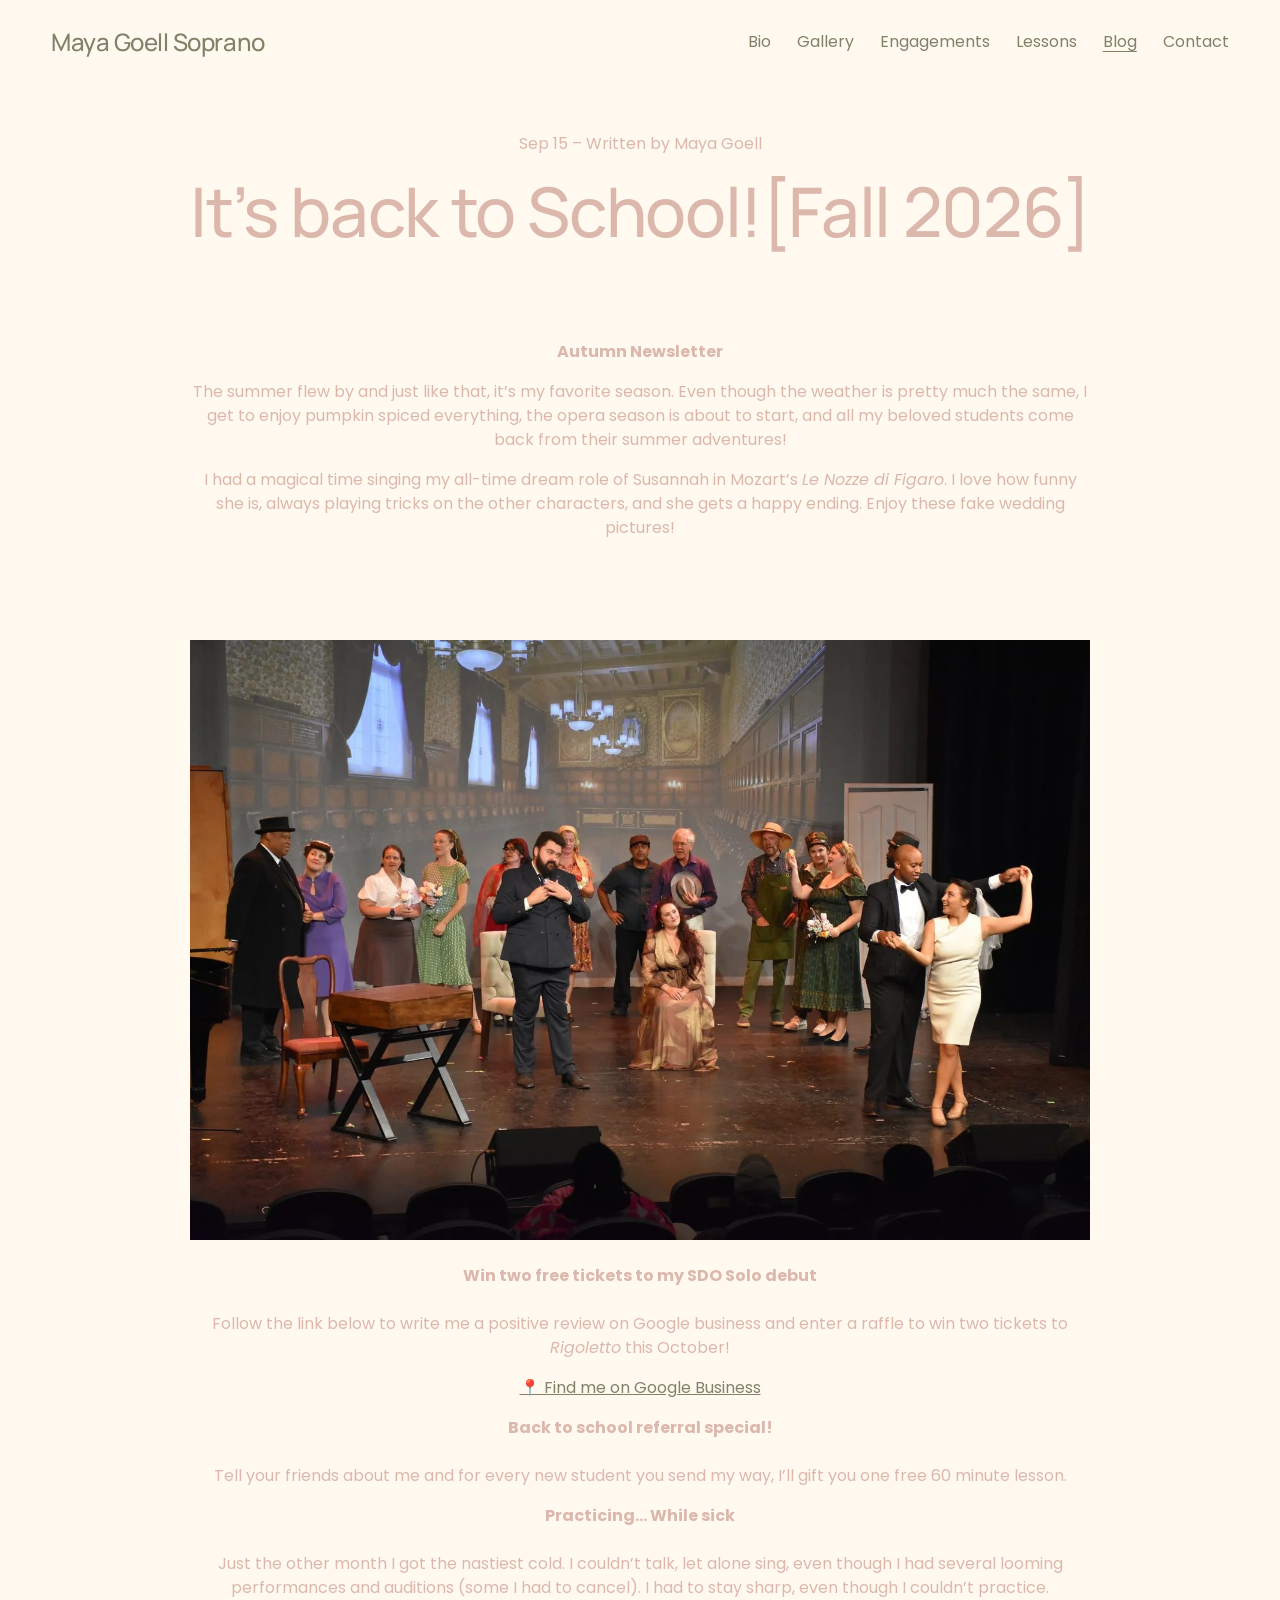
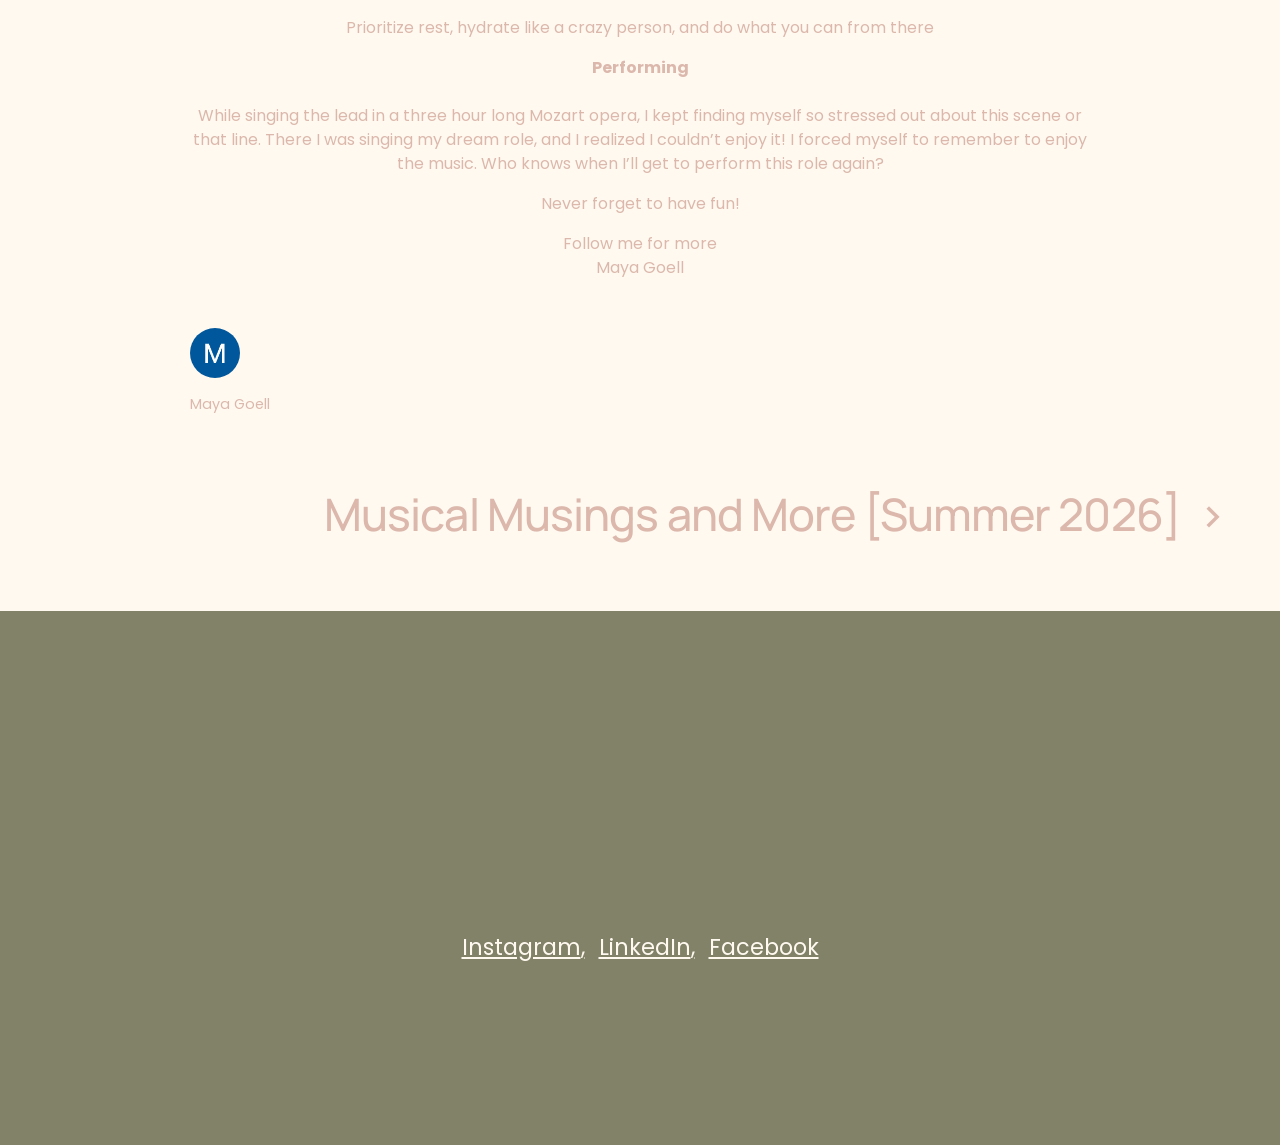
==== blog-fall-2026.html @ 974b0829 "Round 5: cache-buster 1794764981 (posts: byline above title, pagination breakout support)" ====
<!DOCTYPE html>
<html lang="en" class="post-page">
<head>
<meta charset="utf-8">
<meta name="viewport" content="width=device-width, initial-scale=1">
<title>It&rsquo;s back to School![Fall 2026] &mdash; Maya Goell Soprano</title>
<!-- The ?t= number is a cache-buster: bump it on every publish so
     browsers fetch the fresh stylesheet instead of a stale copy. -->
<link rel="preconnect" href="https://fonts.googleapis.com">
<link rel="preconnect" href="https://fonts.gstatic.com" crossorigin>
<link href="https://fonts.googleapis.com/css2?family=Manrope:wght@500;700&family=Poppins:wght@400;500;700&display=swap" rel="stylesheet">
<!-- Animations, step one of two: this script runs before
     anything on the page paints and flags the page as
     "JavaScript is on". That flag is what lets style.css start
     the .reveal blocks hidden (see the Motion section there);
     without JavaScript the flag never appears and every block
     simply shows, so nothing can be left invisible. Step two
     is animations.js, loaded below, which watches the blocks
     and reveals each as it scrolls into view. The setTimeout
     is a safety net: if animations.js ever fails to load, the
     flag comes back off and the page shows plainly instead of
     staying hidden. -->
<script>
document.documentElement.classList.add("js-reveal");
setTimeout(function () {
  if (!window.mayaRevealReady) {
    document.documentElement.classList.remove("js-reveal");
  }
}, 2000);
</script>
<link rel="stylesheet" href="style.css?t=1794764981">
<script src="animations.js?t=1794764981" defer></script>
</head>
<body class="post-page">

<header>
  <div class="site-title"><a href="index.html">Maya Goell Soprano</a></div>
  <!-- Mobile menu button: only shown with JavaScript on, at
       phone widths (see "Mobile navigation" in style.css). -->
  <button type="button" class="nav-toggle" aria-expanded="false" aria-label="Menu">
    <span></span><span></span><span></span>
  </button>
  <nav>
    <a href="index.html">Bio</a>
    <a href="gallery.html">Gallery</a>
    <a href="engagements.html">Engagements</a>
    <a href="lessons.html">Lessons</a>
    <a href="blog.html" class="active">Blog</a>
    <a href="contact.html">Contact</a>
  </nav>
</header>

<main class="wrap">

  <!-- This post lives on its own page, like the original site,
       where it sits at /blog-1-1/fall-2026-newsletter. The Blog
       landing page (blog.html) links here with its Read More. -->

  <!-- On the rendered original the date/author line sits
       ABOVE the title ("Sep 15 – Written by Maya Goell",
       with an en dash; the date shows just "Sep 15", no
       year), and a wide gap follows the title before the
       post body (see .post in style.css). An earlier pass
       put the title first, following the original's markup
       order; the round-5 visual comparison showed the
       rendered page has them the other way around, and
       rendered wins. The section heads inside the post are
       bold text, not headings: "Autumn Newsletter" stands
       alone, and each of the others stands on its own
       centered line above the paragraph it introduces,
       which a <br> pair inside the paragraph reproduces
       from the original's own markup. -->
  <article class="post">
    <p class="post-date reveal">Sep 15 &ndash; Written by Maya Goell</p>
    <h1 class="reveal">It&rsquo;s back to School![Fall 2026]</h1>

    <p class="reveal"><strong>Autumn Newsletter</strong></p>
    <p class="reveal">The summer flew by and just like that, it&rsquo;s my favorite season. Even though the weather is pretty much the same, I get to enjoy pumpkin spiced everything, the opera season is about to start, and all my beloved students come back from their summer adventures!</p>
    <p class="reveal">I had a magical time singing my all-time dream role of Susannah in Mozart&rsquo;s <em>Le Nozze di Figaro</em>. I love how funny she is, always playing tricks on the other characters, and she gets a happy ending. Enjoy these fake wedding pictures!</p>

    <!-- The img-gap class gives this photo the original's
         wide air above it (see .post img.img-gap in
         style.css). -->
    <img class="reveal img-gap" src="assets/img/blog-figaro.jpg" alt="Maya Goell as Susanna in Le Nozze di Figaro">

    <p class="reveal"><strong>Win two free tickets to my SDO Solo debut</strong><br><br>Follow the link below to write me a positive review on Google business and enter a raffle to win two tickets to <em>Rigoletto</em> this October!</p>
    <!-- On the original this is a plain underlined text link
         (with its pin), not a button. -->
    <p class="reveal"><a href="https://www.google.com/search?sca_esv=2b321c93e850cbad&amp;kgmid=/g/11yjt9w0cs&amp;q=Studio+of+Maya+Goell&amp;shem=dlvs1,epsd1,ltae,rimspwouoe&amp;shndl=30&amp;source=sh/x/loc/uni/m1/1&amp;kgs=6ebb31ce7a7f32ab&amp;utm_source=dlvs1,epsd1,ltae,rimspwouoe,sh/x/loc/uni/m1/1#lrd=0x888367220093e0e9:0xc3b77dd5ee7367a4,3,,,,">&#128205; Find me on Google Business</a></p>

    <p class="reveal"><strong>Back to school referral special!</strong><br><br>Tell your friends about me and for every new student you send my way, I&rsquo;ll gift you one free 60 minute lesson.</p>

    <p class="reveal"><strong>Practicing&hellip; While sick</strong><br><br>Just the other month I got the nastiest cold. I couldn&rsquo;t talk, let alone sing, even though I had several looming performances and auditions (some I had to cancel). I had to stay sharp, even though I couldn&rsquo;t practice.</p>
    <p class="reveal">Prioritize rest, hydrate like a crazy person, and do what you can from there</p>

    <p class="reveal"><strong>Performing</strong><br><br>While singing the lead in a three hour long Mozart opera, I kept finding myself so stressed out about this scene or that line. There I was singing my dream role, and I realized I couldn&rsquo;t enjoy it! I forced myself to remember to enjoy the music. Who knows when I&rsquo;ll get to perform this role again?</p>
    <p class="reveal">Never forget to have fun!</p>

    <p class="reveal">Follow me for more<br>Maya Goell</p>

    <!-- The author line at the foot of the post, as on the
         original: her round avatar and name at the column's
         left edge (see .post-author in style.css). -->
    <div class="post-author reveal"><a href="blog.html"><img class="post-author-avatar" src="assets/img/author-avatar.webp" alt=""><span>Maya Goell</span></a></div>
  </article>

  <!-- The original ends a post with the other post's title as
       a big link (its prev/next pagination); this post's link
       is the next-style one, right-aligned with the arrow
       after the title. -->
  <p class="post-pagination pagination-next reveal"><a href="blog-summer-2026.html">Musical Musings and More [Summer 2026]<span class="pag-arrow">&#8250;</span></a></p>

</main>

<footer>
  <a href="https://www.instagram.com/maya_goell_/">Instagram</a>
  <a href="https://www.linkedin.com/company/squarespace">LinkedIn</a>
  <a href="https://www.facebook.com/maya.goell">Facebook</a>
</footer>

</body>
</html>
---- style.css ----
/* ============================================================
   Maya Goell Soprano - one shared stylesheet for every page.
   Plain CSS only: no frameworks, no build step. Edit a rule
   here and it changes on all pages at once, which is WHY all
   styling lives in this single file instead of per-page.

   The look is matched to the original Squarespace site:
   same two fonts (Manrope for headings, Poppins for text),
   same warm cream background, same muted olive for headings
   and links, same soft peach for body text, and an olive
   footer band. The exact colors were read from the original
   site's own palette settings, so this file uses those same
   values instead of close guesses.
   ============================================================ */

/* Simple reset so spacing behaves the same in every browser. */
* { margin: 0; padding: 0; box-sizing: border-box; }

body {
  /* Poppins is the original site's text font, regular weight,
     with its 1.5 line height. */
  font-family: "Poppins", Helvetica, Arial, sans-serif;
  font-weight: 400;
  line-height: 1.5;
  /* The original's palette names this soft peach as its "black",
     so body text really is peach on cream over there. We use the
     same pairing so the remake feels like the same site. */
  color: #DCB8AC;
  /* Warm cream, the original site's background color. */
  background: #FFF9F0;
}

/* Page column: the original is a wide, airy layout. Measured
   on the rendered original at desktop width, its content
   starts about 222px from the left edge and the inner column
   runs about 1470px wide, so the column here is 1550px with a
   slim 2vw gutter inside it: at 1919px wide that lands the
   content's left edge at 222px, matching the measurement.
   (An earlier pass used 1450px with a 4vw gutter, which put
   the content about 80px too far right.) On small screens the
   gutter goes back up so text never hugs the edge. */
.wrap { max-width: 1550px; margin: 0 auto; padding: 0 2vw; }
@media (max-width: 800px) {
  .wrap { padding: 0 5vw; }
}

/* ---------- Header / navigation ---------- */
/* The original header is a full-width bar: site title on the
   left, navigation on the right, cream background. It stays
   pinned to the top of the screen when scrolling, which is
   what position: sticky gives us here in plain CSS. */
header {
  position: sticky;
  top: 0;
  z-index: 10;
  display: flex;
  align-items: center;
  justify-content: space-between;
  flex-wrap: wrap;
  gap: 10px 24px;
  padding: 24px 4vw;
  background: #FFF9F0;
  /* No shadow and no border under the bar: the original's
     header sits flat on the page (a round-4 comparison caught
     the faint shadow line this rule used to draw and flagged
     it as a difference). The background still eases as the
     header settles into its solid bar on scroll (see "Header
     colors, per page" below and the Motion section at the
     bottom), and the vertical padding eases too, because the
     scrolled bar is a little shorter than the at-top one. */
  transition: background-color 0.3s ease, padding 0.3s ease;
}

.site-title {
  /* Site title uses the heading font on the original too,
     at 1.5rem in the accent olive. */
  font-family: "Manrope", Helvetica, Arial, sans-serif;
  font-weight: 500;
  font-size: 1.5rem;
  letter-spacing: -0.02em;
}
.site-title a {
  color: #818268;
  text-decoration: none;
  /* Eases between the header's states (over the Contact
     photo, into that page's pink scrolled bar) instead of
     snapping; see "Header colors, per page" further down. */
  transition: color 0.3s ease;
}

nav { display: flex; flex-wrap: wrap; gap: 6px 26px; }
nav a {
  color: #818268;
  text-decoration: none;
  font-size: 1rem;
  /* Gentle color ease on hover, like the original's soft
     transitions (see the Motion section at the bottom). */
  transition: color 0.25s ease;
}
/* The original underlines the nav item for the page you are on,
   so the .active link in each page's nav gets the underline. */
nav a:hover, nav a.active { text-decoration: underline; text-underline-offset: 4px; }
nav a:hover { color: #6F6E57; }

/* ---------- Mobile navigation ----------
   The original is Squarespace 7.1, which collapses its nav
   behind a hamburger button at phone widths. Ours does the
   same below 800px, in the site's usual pattern: the motion
   is a CSS transition and JavaScript (animations.js) only
   flips a class. The details that matter:
   - The button is shown ONLY under .js-reveal, the flag the
     head script sets when JavaScript is running. With
     JavaScript off there is no dead button, and the hidden
     state below never applies either, so the nav simply
     shows its links stacked under the title (the header's
     flex-wrap already does that) instead of hiding them
     behind a button that cannot work.
   - The closed panel is max-height: 0 with visibility:
     hidden, not display: none, so opening and closing can
     actually transition, and the hidden links stay out of
     the tab order while closed.
   - The header's row gap is zeroed at this width so the
     closed (zero-height) panel leaves no phantom gap under
     the title; the open panel makes its own air with padding. */
.nav-toggle { display: none; }
@media (max-width: 800px) {
  header { row-gap: 0; }
  .js-reveal .nav-toggle {
    display: block;
    background: none;
    border: 0;
    cursor: pointer;
    padding: 8px;
  }
  /* The hamburger's three lines, drawn in the header's own
     text color: olive on the cream pages, cream over the
     Contact photo (and still cream on Contact's pink
     scrolled bar, where the title is white too). */
  .nav-toggle span {
    display: block;
    width: 26px;
    height: 2px;
    background: #818268;
    margin: 5px 0;
  }
  header.hdr-dark .nav-toggle span { background: #FFF9F0; }
  /* When the menu is open the three lines become an x, like
     the original's menu button: the outer lines slide to the
     middle line's place and rotate, the middle one fades.
     The spans are 2px tall with 5px margins, so their centers
     sit 7px apart; 7px is the slide that stacks them. */
  .nav-toggle span { transition: transform 0.3s ease, opacity 0.3s ease; }
  header.nav-open .nav-toggle span:nth-child(1) { transform: translateY(7px) rotate(45deg); }
  header.nav-open .nav-toggle span:nth-child(2) { opacity: 0; }
  header.nav-open .nav-toggle span:nth-child(3) { transform: translateY(-7px) rotate(-45deg); }
  .js-reveal header nav {
    flex-basis: 100%;
    flex-direction: column;
    flex-wrap: nowrap;
    gap: 14px;
    max-height: 0;
    overflow: hidden;
    opacity: 0;
    visibility: hidden;
    padding: 0 4px;
    transition: max-height 0.35s ease, opacity 0.3s ease,
      visibility 0.35s ease, padding 0.35s ease;
  }
  /* The open panel gets a solid background of its own: on the
     cream pages the header bar behind it may still be
     transparent (the .js-reveal start state), and on Contact
     the panel drops over the hero photo, where the original's
     menu is a solid dark overlay. Once Contact has scrolled,
     the panel matches its pink bar instead. */
  .js-reveal header.nav-open nav {
    max-height: 360px;
    opacity: 1;
    visibility: visible;
    padding: 16px 4px 12px;
    background: #FFF9F0;
    box-shadow: 0 10px 16px rgba(0, 0, 0, 0.10);
  }
  .js-reveal header.hdr-dark.nav-open nav { background: rgba(42, 20, 11, 0.96); box-shadow: none; }
  .js-reveal header.hdr-dark.scrolled.nav-open nav { background: #DCB8AC; }
}

/* ---------- General content ---------- */
main { padding: 56px 0 72px; }

/* Headings: Manrope medium, tight letter spacing, olive.
   Sizes are the original's own scale (H1 4rem down to H4 1.6rem). */
h1, h2, h3, h4 {
  font-family: "Manrope", Helvetica, Arial, sans-serif;
  font-weight: 500;
  letter-spacing: -0.02em;
  line-height: 1.2;
  color: #818268;
}
h1 { font-size: 4rem; margin-bottom: 24px; }
h2 { font-size: 2.8rem; margin: 44px 0 14px; }
h3 { font-size: 2.2rem; margin: 34px 0 10px; }
h4 { font-size: 1.6rem; margin: 26px 0 8px; }

/* On phones the original scales its headings down too;
   these smaller sizes keep the same proportions. (The
   classed headings whose sizes live in their own rules
   further down, post titles and card titles and the like,
   get their phone and tablet steps in the "Responsive type
   steps" section near the end of this file, placed after
   the rules they step down from, because at equal
   specificity the later rule wins.) */
@media (max-width: 640px) {
  h1 { font-size: 2.5rem; }
  h2 { font-size: 2rem; }
  h3 { font-size: 1.7rem; }
  h4 { font-size: 1.4rem; }
}

p { margin-bottom: 16px; }

/* Links inside text are the same olive as the headings,
   underlined so they read as links inside peach body text. */
a { color: #818268; }

img { max-width: 100%; height: auto; display: block; }

/* Big photo at the top of a page (headshot, lesson hero...). */
.hero-img { margin: 0 auto 32px; }

/* Centered lead line under a heading, like "Come see me do things!"
   On the original that line is a plain paragraph under the title:
   normal text size, in the peach body color, centered. */
.lede {
  text-align: center;
  font-size: 1rem;
  color: #DCB8AC;
  margin-bottom: 32px;
}

/* ---------- Side-by-side rows ---------- */
/* Several pages on the original put a photo and text next to
   each other instead of stacked (the Bio hero and About rows,
   the Lessons intro, the Contact row). One flex row class does
   all of them: text grows to fill, the photo keeps its width.
   On narrow screens the row stacks, photo after text. */
.side-by-side {
  display: flex;
  gap: 48px;
  align-items: flex-start;
  margin-bottom: 40px;
}
.side-by-side .side-main { flex: 1; }
.side-by-side .side-photo { flex: none; width: 42%; }
@media (max-width: 800px) {
  .side-by-side { flex-direction: column; }
  .side-by-side .side-photo { width: 100%; }
}

/* Bio page hero: the name at the left, the portrait at the
   right, as on the original. */
.bio-hero { align-items: center; }
/* The name on the original is "scaled text": its block in
   the fluid grid starts about 350px across a 1919px window
   and runs about 540px wide, and the text is scaled to fill
   that block on one line. Measured against the font itself,
   "Maya Goell" in Manrope reaches 540px at about 110px type,
   so 6.875rem is the size. The portrait there is about 398px
   wide, ending about 1598px across, and the name starts
   about 148px below the photo's top (a centered arrangement
   sat about 60px too low in a visual comparison). The
   desktop row below lands all three: the left padding puts
   the name's start at 350, space-between pushes the photo
   out to the right padding edge at 1598, and the name takes
   its 148px top margin. Fixed CSS cannot follow the
   original's fluid grid at every width, so this geometry is
   pinned at 1200px and wider; below that, the centered
   arrangement above carries on. */
.hero-name { font-size: 6.25rem; line-height: 1.2; margin: 0; text-align: center; }
.bio-hero .side-photo { width: 390px; }
@media (min-width: 1200px) {
  .bio-hero { align-items: flex-start; justify-content: space-between; padding: 0 96px 0 128px; }
  .bio-hero .hero-name { flex: none; font-size: 6.875rem; text-align: left; margin-top: 148px; }
  /* The photo rides 14px higher than the row's top edge: a
     round-4 comparison measured it starting about 14px lower
     on the page than the original's portrait (whose top sits
     about 70px down the window), while the name beside it
     already landed right, so the photo alone moves. */
  .bio-hero .side-photo { width: 398px; margin-top: -14px; }
}
/* On narrow screens the original wraps the name to two
   lines. The measure does it: at 3.5rem the full name is
   about 275px wide (again measured against the font), so a
   270px measure breaks it after "Maya", and each word (about
   136 and 129px) sits comfortably on its own line. */
@media (max-width: 800px) {
  .hero-name { font-size: 3.5rem; max-width: 270px; margin: 0 auto; }
  .bio-hero .side-photo { width: 100%; }
}

/* ---------- Press quotes on the Bio page ---------- */
/* On the original the press quotes are NOT display type: they
   are ordinary body text set one step larger, Poppins at
   1.4rem in the dusty rose body color, inside a left-aligned
   block like the rest of the page's text. Each attribution is
   another 1.4rem paragraph right under its quote: rose text,
   with the publication name as an inline link in the same
   paragraph. (An earlier pass set the quotes big, centered,
   and in the heading font; the fidelity pass measured the
   original's own Squarespace CSS and corrected that, so these
   rules now carry the measured values.) */
blockquote {
  font-family: "Poppins", Helvetica, Arial, sans-serif;
  font-weight: 400;
  font-size: 1.4rem;
  line-height: 1.5;
  color: #DCB8AC;
  text-align: left;
  margin: 40px 0 6px;
}
.press-source { font-size: 1.4rem; color: #DCB8AC; text-align: left; margin-bottom: 32px; }
/* On the rendered original each attribution is INDENTED well
   past its quote (the quote starts at the column's left edge,
   the attribution about 128px further right; in the original's
   markup the indent is literal spaces inside the text, which
   its pre-wrap setting renders). A left margin is the cleaner
   equivalent here. Desktop only: on a phone the indent would
   eat the line. */
@media (min-width: 801px) {
  .press-source { margin-left: 128px; }
}
/* The quote block itself is capped: on the rendered original
   the first quote's opening line ends about 1550px across a
   1919px window, about 1330px from the column's left edge,
   while uncapped ours ran about 100px wider and wrapped a
   word later. The cap gives the quotes the original's
   measure, so they wrap where it wraps. */
@media (min-width: 801px) {
  blockquote { max-width: 1330px; }
}

/* ---------- Gallery ---------- */
/* Centered page headings, like the original's "Photo Gallery"
   and "Video Gallery" section titles. */
.center { text-align: center; }

/* The original shows the photos large, in two columns, at
   their natural shapes (some portrait, some landscape): a
   masonry section, which places each next photo in whichever
   column is currently SHORTEST, so reading across the rows
   the photos stay in page order (1 and 2 across the top,
   then 3 and 4, and so on). An earlier pass used CSS columns
   here, which fill one column all the way down before
   starting the next: no photo was ever cropped (there is no
   crop anywhere in this layout), but the visual order came
   out scrambled against the original, whose 2nd photo sits
   beside the 1st, not at the top of a far column. Two
   explicit column containers fix the arrangement for good.
   The photos are near-equal in height (all about 1.5:1, one
   about 1.25:1), so a shortest-column masonry works out to
   a strict alternation: odd-numbered photos in the left
   column, even-numbered in the right, which is the
   distribution written into gallery.html. */
.gallery-grid {
  display: flex;
  gap: 20px;
  /* The original breathes between its heading and the photos:
     measured on the rendered page, the first photo row starts
     about 280px below the heading. 14.5vmax is that gap at
     desktop width, and it shrinks with the screen the way the
     original's own vmax section spacing does. A later
     comparison found the photos still sitting about 35px too
     high, so 35px rides on top of the vmax gap. */
  margin-top: calc(14.5vmax + 35px);
}
.gallery-col { flex: 1; }
.gallery-col img { width: 100%; margin-bottom: 20px; }
/* On phones and small tablets the two columns stack into
   one, and the photos read in the original's own 1-to-12
   order there too. The trick: at this width the column
   wrappers become display: contents, which dissolves them
   as boxes, so the twelve photos become direct flex items
   of the one-column grid; each photo carries its true
   position in an --o custom property written in
   gallery.html, and the order rule below deals them back
   into sequence. Desktop never sees any of this (the
   wrappers are real columns there and order has nothing to
   act on). The photos' bottom margins switch off in the
   stack because the grid's own 20px gap takes over the
   spacing; leaving both would double it. The breakpoint is
   768px, the original's own stacking width, so a tablet
   there shows the single column like the original instead
   of the two shrunken desktop columns. */
@media (max-width: 768px) {
  .gallery-grid { flex-direction: column; }
  .gallery-col { display: contents; }
  .gallery-grid img { order: var(--o, 0); margin-bottom: 0; }
}

/* The Gallery page clips horizontal overflow at the page
   level. WHY: the video row below breaks out to 100vw, and
   100vw includes the width of a classic scrollbar, so on
   systems that have one the row reaches a few pixels past
   the layout edge and the page grows a horizontal scrollbar
   (only this page has a 100vw element, so only it showed
   one). overflow-x: clip trims that sliver without creating
   a scroll container of its own, which, unlike hidden, does
   not break the sticky header. The class is on this page's
   <html> and <body>; other pages do not carry it. */
html.gallery-page, body.gallery-page { overflow-x: clip; }

/* The two performance videos sit side by side under the
   photos, and on the original they run EDGE TO EDGE, the full
   width of the window (about 940px each at desktop), not
   inside the content column. The width/margin pair below is
   the standard breakout: stretch the row to the window's full
   width, then pull it back by half the difference so it stays
   centered on the column it broke out of. The bottom margin
   leaves the original's roughly 140px of cream between the
   videos and the footer (7vmax at desktop width). The top
   margin is the same kind of air at the other end: on the
   original about 140px of cream sits between the "Video
   Gallery" heading and the videos, where ours left only
   the heading's own small bottom margin, about 25px
   (round-5 comparison), so 115px rides on top of it. */
.video-grid {
  display: grid;
  grid-template-columns: 1fr 1fr;
  gap: 20px;
  width: 100vw;
  margin-left: calc(50% - 50vw);
  margin-top: 115px;
  margin-bottom: 7vmax;
}
@media (max-width: 768px) {
  .video-grid { grid-template-columns: 1fr; }
}
/* Each video sits in a frame with the shape the original
   RENDERS: a round-4 comparison measured the original's
   videos at about 948 by 536px on the page, true 16:9 with
   the ordinary YouTube player inside, so the frame is 16/9
   and the iframe simply fills it. (An earlier pass set the
   frame to 940/355 and center-cropped the picture, trusting
   the original's markup grid areas over its rendered page;
   the rendered page won, as it keeps doing.) The .reveal
   class sits on the frame, not the iframe, so the reveal's
   transform never fights the iframe's own layout. */
.video-frame { position: relative; aspect-ratio: 16 / 9; }
.video-frame iframe {
  position: absolute;
  inset: 0;
  width: 100%;
  height: 100%;
  border: 0;
}

/* ---------- Blog ---------- */
/* The Blog landing page is an index of cards, like the original:
   featured photo at the left (about 550px), then the date, the
   title in dusty rose, and an underlined Read More link. */
.blog-card {
  display: flex;
  gap: 40px;
  /* The original centers the text vertically against the photo. */
  align-items: center;
  margin-bottom: 56px;
}
/* On the rendered original the card's text starts about
   895px across a 1919px window, with the photo starting at
   about 260 (see the page inset below): a gap of about 80px.
   (An earlier pass used 110px, read from the original's grid;
   the rendered measurement wins.) The text column also gets
   its measure here: at the original's title size, the first
   card's title is about 593px of type and the second card's
   title plus " [Summer" is about 728px (both measured
   against the font), so a 640px cap keeps the first title on
   one line while the second still wraps after "More",
   exactly as the original's does. */
@media (min-width: 801px) {
  .blog-card { gap: 80px; }
  .blog-card > div { max-width: 640px; }
}
/* The blog index keeps its own left inset on the original:
   the card photos start about 260px across a 1919px window,
   inside the site-wide 222px edge, and the first card sits
   about 20px lower than the shared column's top. A page
   class on <main> carries both; its selector outranks .wrap,
   which would otherwise win the padding. */
@media (min-width: 801px) {
  main.page-blog { padding-left: calc(2vw + 38px); padding-top: 20px; }
}
/* The photo is wrapped in a link, and the LINK is the flex
   item, not the photo: without flex: none on it, the link
   shrinks to make room for a long title and takes the photo
   down with it (the second card's photo rendered narrower
   than the first for exactly this reason). Pinning the link
   keeps both card photos the same width. */
.blog-card > a { flex: none; }
/* Both cards' text blocks are left-aligned on the original;
   saying so outright keeps a stray inherited alignment from
   ever centering one of them. */
.blog-card > div { text-align: left; }
/* The original crops each card photo to a square (its blog
   setting is a 1:1 image shape), whatever the photo's own shape,
   so aspect-ratio plus object-fit cover does the same crop here.
   555px is the width the rendered original shows. */
.blog-card img { flex: none; width: 555px; aspect-ratio: 1 / 1; object-fit: cover; }
/* The date line on the original is the peach body color, not
   olive: its blog settings color the date line as plain text. */
.blog-card .card-date { color: #DCB8AC; margin-bottom: 8px; }
/* Card titles take the original's FLUID size, not the flat
   desktop cap: its formula tops out at about 47.5px at
   desktop width for a heading of this size (the flat 2.8rem
   shared heading size is 44.8px), and a round-4 comparison
   caught the difference as titles ending about 40px early.
   At this size the first card's title still fits its line
   and the second still wraps after "More" (see the measure
   math in the card rules above). */
.blog-card .card-title { margin: 0 0 12px; font-size: 2.97rem; }
.blog-card .card-title a { color: #DCB8AC; text-decoration: none; }
/* Read More sits well below its title on the original, about
   50 to 60px under it, not the 20px the shared paragraph
   rhythm gives. The extra margin lives on the link itself
   (made inline-block so the margin counts), and because the
   card centers its text block against the photo, the taller
   block also lifts the date line the few pixels a round-4
   comparison found it low by. */
.blog-card .read-more { display: inline-block; text-decoration: underline; margin-top: 40px; }
@media (max-width: 800px) {
  .blog-card { flex-direction: column; }
  .blog-card img { width: 100%; }
}

/* A single post on its own page. The original sets a post in
   a column about 900px wide at desktop (a round-4 comparison
   measured its text running about 500 to 1400px across a
   1919px window, where our earlier 60% measure ran about 30
   to 50px narrower on each side), centered, with the text
   itself centered too; the title and the date/author line
   use the peach body color there, not olive. On the RENDERED
   original the date/author line sits ABOVE the title (a
   round-5 comparison caught ours sitting below it, which
   also floated the title some 85px too high on the page;
   the original's markup order says otherwise, and rendered
   wins). The spacing below reproduces the rendered stack:
   the post starts a little lower (the 48px top margin),
   the date line sits close above the title (14px), and a
   wide gap of about 88px follows the title before the body.
   The post title is a full fluid heading: about 68.5px at
   desktop width by the original's formula, not the flat
   64px of the shared h1. Section heads inside a post are
   bold text, not headings: in the Fall post each stands on
   its own centered line above its paragraph (a <br> pair
   does that in the page), in the Summer post they stand
   alone as their own paragraphs. */
.post { width: 900px; max-width: 100%; margin: 48px auto 64px; text-align: center; }
@media (max-width: 800px) {
  .post { width: auto; }
}
.post h1 { color: #DCB8AC; font-size: 4.28rem; margin-bottom: 88px; }
.post-date { color: #DCB8AC; text-align: center; margin-bottom: 14px; }
/* The Summer 2026 post is written entirely in the accent olive
   on the original (every paragraph carries that color), unlike
   the Fall post's peach. This class carries that one-off. */
.post-accent { color: #818268; }
.post img { margin: 24px auto; }
/* The Fall post's Figaro photo hangs well below the text
   above it on the original, about 100px of air where the
   shared 24px rhythm leaves about 25px (round-5
   comparison). The class is on that one photo only; the
   Summer post's photo keeps the shared rhythm, which the
   same comparison left alone. */
.post img.img-gap { margin-top: 100px; }

/* A paragraph inside a post that stays left-aligned while
   the rest of the post centers: the Summer post's two
   outbound links sit in paragraphs like this on the
   original, plain underlined text links (not buttons), at
   the column's left edge. */
.post-link-left { text-align: left; }

/* The author line at the foot of a post: on the original a
   small round avatar (her Squarespace account picture, a
   blue tile with a white M, served at 50px in a circle)
   sits at the post column's left edge with her name under
   it, the whole thing linking to her author archive; here
   it links to the blog index, our equivalent. The block
   keeps the peach color even inside the Summer post, whose
   paragraphs are olive: on the original the author block
   sits outside the colored text and keeps the plain color. */
.post-author { text-align: left; margin: 48px 0 8px; color: #DCB8AC; }
.post-author a {
  display: inline-flex;
  flex-direction: column;
  align-items: flex-start;
  gap: 16px;
  text-decoration: none;
  color: #DCB8AC;
  font-size: 0.9rem;
}
.post .post-author-avatar {
  width: 50px;
  height: 50px;
  border-radius: 50%;
  margin: 0;
}

/* The two post pages clip horizontal overflow at the page
   level, for the same reason the Gallery page does (see
   its rule above): the pagination row below breaks out to
   100vw, and 100vw includes a classic scrollbar's width.
   The class is on these pages' <html> and <body>. */
html.post-page, body.post-page { overflow-x: clip; }

/* At the foot of a post the original shows the other post's
   title as a big link (its prev/next pagination), aligned
   to the side it points: the next post's link hugs the
   right edge with its arrow after the title, the previous
   post's hugs the left with the arrow first. The row spans
   nearly the whole WINDOW on the original, not the post
   column and not even the content column: a round-5
   comparison measured the Fall next link ending about
   1850px across a 1919px window and the Summer previous
   link starting about 40px, where ours, sitting in the
   shared column, stopped some 180px short on each side.
   So the row uses the same breakout as the Gallery videos
   (stretch to 100vw, pull back by half the difference),
   with side padding standing in for the original's small
   insets from the window's edges. */
.post-pagination {
  text-align: center;
  margin: 8px 0 64px;
  width: 100vw;
  margin-left: calc(50% - 50vw);
  padding: 0 55px;
}
.post-pagination.pagination-next { text-align: right; }
.post-pagination.pagination-prev { text-align: left; }
.post-pagination .pag-arrow { font-style: normal; }
.post-pagination.pagination-next .pag-arrow { margin-left: 18px; }
.post-pagination.pagination-prev .pag-arrow { margin-right: 18px; }
.post-pagination a {
  font-family: "Manrope", Helvetica, Arial, sans-serif;
  font-weight: 500;
  font-size: 2.8rem;
  letter-spacing: -0.02em;
  color: #DCB8AC;
  text-decoration: none;
}

/* ---------- Lessons FAQ ---------- */
/* On the original the FAQ heading and its questions are small:
   the questions are ordinary text size, just bold, not big
   headings. */
/* The FAQ heading on the original is its smallest heading size
   (1.6rem) set bold; the questions AND the answers are all in
   the accent olive there, so the .faq wrapper colors the whole
   block olive and the answers inherit it. */
.faq-heading { font-size: 1.6rem; font-weight: 700; }
.faq { color: #818268; }
.faq-q { font-weight: 700; color: #818268; margin: 20px 0 6px; }
/* The FAQ column is narrower than the page on the original:
   its answers end about 1540px across a 1919px window where
   the block starts at this page's 285px inset, a measure of
   about 1255px. Uncapped, ours ran the full column width and
   the long answers stretched past even that. (A round-4 pass
   capped the column at 955px, trusting a reading that put
   the answers' end at 1240px; the round-5 comparison
   measured the rendered original's answers ending at about
   1540px, so the cap is 1255px now. Rendered wins.) */
@media (min-width: 801px) {
  .faq { max-width: 1255px; }
}

/* ---------- Contact hero ---------- */
/* The Contact page opens with the opera-house photo running
   edge to edge, with the heading and intro text laid over it
   in white, as on the original. The page's <main> drops its
   top padding (the .flush-top class) so the photo touches the
   header bar. */
.flush-top { padding-top: 0; }
.contact-hero {
  position: relative;
  margin-bottom: 56px;
  /* The photo's own average tone, as a fallback background.
     WHY: the heading over this photo is white and the header
     above it is cream text; if the photo is ever slow, blocked
     or still fading in, a bare section would show the page's
     cream through and both texts would vanish into it (a
     visual comparison caught exactly that). With the dark
     tone behind it, the section always reads as a dark band
     and the white text stays legible, photo or no photo. */
  background: #2A140B;
}
.contact-hero img { width: 100%; height: 480px; object-fit: cover; }
.contact-hero-text {
  position: absolute;
  inset: 0;
  display: flex;
  flex-direction: column;
  align-items: center;
  justify-content: center;
  text-align: center;
  padding: 0 20px;
  /* A soft shadow keeps the white text readable over the photo. */
  text-shadow: 0 1px 12px rgba(0, 0, 0, 0.45);
}
.contact-hero-text h1 { color: #FFF9F0; margin-bottom: 12px; }
.contact-hero-text p { color: #FFF9F0; max-width: 640px; }
/* At desktop width the original's hero text is bigger and
   sits lower than the centered arrangement above. Its
   heading is a full fluid h1: the original's fluid formula
   caps it at about 70px at 1919px wide. Its intro line is
   the original's "large text" style (about 23px there) in a
   block about 1248px wide, where the line wraps after
   "hear": at 23px the text up to "hear" measures about
   1170px and the next word would carry it past the block,
   so the measure here is 1200px, the width that reproduces
   that wrap. And the whole block sits lower than centered:
   at desktop width the text starts 225px down the 480px
   hero (215px got it close; a round-4 comparison found the
   heading still about 10px high and the last 10px were
   added). At tablet width the
   heading and intro step down toward the original's fluid
   sizes there (about 44px and 20px at 768px), keeping the
   wide measure so the intro wraps to the same few lines as
   the original's instead of the extra lines a 640px cap
   forced. */
@media (min-width: 801px) {
  .contact-hero-text { justify-content: flex-start; padding-top: 225px; }
  .contact-hero-text h1 { font-size: 4.375rem; }
  .contact-hero-text p { font-size: 1.45rem; max-width: 1200px; }
}
@media (min-width: 641px) and (max-width: 800px) {
  .contact-hero-text h1 { font-size: 2.75rem; }
  .contact-hero-text p { font-size: 1.23rem; max-width: 1200px; }
}

/* Buttons on the original are outline style: a thin (1px) olive
   border and olive text on transparent background, filling with
   olive on hover. Its button settings give the padding (1rem by
   1.3rem). The corners: the settings file claims a 6.4px radius,
   but the RENDERED buttons on the original (the Lessons trial
   button, the Contact submit) read near-sharp, and an earlier
   pass with 6.4px looked visibly rounder than the original
   side by side. Rendered wins over the settings value, so the
   radius here is a near-sharp 2px, applied to every button on
   the site so they all agree. */
.button {
  display: inline-block;
  border: 1px solid #818268;
  padding: 1rem 1.3rem;
  border-radius: 2px;
  color: #818268;
  text-decoration: none;
  margin: 6px 0 14px;
  /* The fill fades in on hover instead of snapping, matching
     the original's gentle hover feel. */
  transition: background-color 0.3s ease, color 0.3s ease;
}
.button:hover { background: #818268; color: #FFF9F0; }

/* ---------- Contact form ---------- */
/* The form sits at the right of the performance photo, where
   the social buttons used to be. Its fields copy the original
   Squarespace form: a small label above an underline-only
   input, no boxes. The form posts to the Cloudflare Worker in
   this repo's worker/ folder; see worker/README.md. */
.contact-form .form-field { margin-bottom: 22px; }
/* Labels on the original's form are the pale dusty rose body
   color, not the olive (an earlier pass had them olive, which
   read much darker than the original side by side). Required
   fields say so in the label text itself, "(required)" after
   the field name, which is Squarespace's own format; the text
   lives in contact.html, this rule is only the look. */
.contact-form label {
  display: block;
  font-size: 0.9rem;
  color: #DCB8AC;
  margin-bottom: 4px;
}
/* The "Name" group label that sits above the First/Last pair
   on the original: same label look, a touch more air under it
   because it labels the whole row, not one field. */
.form-group-label {
  font-size: 0.9rem;
  color: #DCB8AC;
  margin-bottom: 8px;
}
.contact-form input[type="text"],
.contact-form input[type="email"],
.contact-form input[type="tel"],
.contact-form textarea {
  width: 100%;
  background: transparent;
  border: 0;
  border-bottom: 1px solid #DCB8AC;
  padding: 8px 2px;
  font: inherit;
  /* Typed text uses the darker olive, not the peach body color:
     peach on cream is too faint to read back what you typed. */
  color: #6F6E57;
}
.contact-form input:focus, .contact-form textarea:focus {
  outline: none;
  border-bottom-color: #818268;
}
.contact-form textarea { resize: vertical; }

/* First and Last Name share a row, like the original's Name
   field; on narrow screens they stack. */
.form-row { display: flex; gap: 24px; }
.form-row .form-field { flex: 1; }
@media (max-width: 640px) {
  .form-row { flex-direction: column; gap: 0; }
}

/* The newsletter checkbox and its label sit on one line. */
.form-check { display: flex; align-items: center; gap: 10px; margin-bottom: 22px; }
.form-check label { margin: 0; font-size: 0.95rem; }
.form-check input { width: 18px; height: 18px; accent-color: #818268; }

/* The honeypot field: parked far off-screen so humans never
   see or reach it, but it stays in the form data (display:none
   would be easier for bots to spot and skip). */
.hp-field { position: absolute; left: -9999px; width: 1px; height: 1px; overflow: hidden; }

/* The Turnstile widget gets a little air around it. */
.cf-turnstile { margin: 4px 0 18px; }

/* The error line under the Submit button, in a muted brick red
   that still sits quietly in the site's palette. */
.form-error { color: #A4442F; }

/* The Submit button runs a little wider than the shared
   button padding makes it: on the rendered original it
   measures about 95px across, and a round-4 comparison put
   ours visibly narrower with a smaller-looking label. A
   touch more side padding, on this button only, lands it at
   the original's width (the Lessons button keeps the shared
   padding; its own width is set by its cap). */
.contact-form button.button { padding-left: 1.5rem; padding-right: 1.5rem; }

/* ---------- Footer ---------- */
/* The original closes pages with an olive band and cream text
   (its "bright" section style), so the footer borrows that:
   olive background, cream links. */
footer {
  background: #818268;
  color: #FFF9F0;
  text-align: center;
  /* A tall block like the original's footer band, with the
     social links as plain text links on one line at the
     original's large text size, 1.4rem. The top padding is
     set so the links land about 330px below the band's top
     edge, where the rendered original puts them (an earlier
     pass used 160px and the links sat about 170px down,
     visibly too high in the band). */
  padding: 320px 20px 180px;
  font-size: 1.4rem;
}
footer a { color: #FFF9F0; margin: 0 4px; transition: opacity 0.25s ease; }
footer a:hover { opacity: 0.8; }
/* On the original the three social names sit in one line of
   text with commas between them, like a sentence. */
footer a:not(:last-child)::after { content: ","; }
/* On small screens the original's section padding scales
   down with the window, so the band shrinks too: the desktop
   320/180px would stack up to a roughly 500px olive wall on
   a phone, most of it empty. These steps keep the band's
   proportions without touching the desktop values. The type
   steps down with the padding: at the desktop 1.4rem the
   social line is about 354px of type in a roughly 350px
   phone column and wraps to two lines, where the original's
   fluid text shrinks and stays on one (responsive
   re-audit). */
@media (max-width: 800px) {
  footer { padding: 140px 20px 90px; font-size: 1.25rem; }
}
@media (max-width: 640px) {
  footer { padding: 110px 20px 70px; font-size: 1.1rem; }
}

/* The embedded event calendar on the Engagements page needs
   a fixed height or it collapses to nothing. */
.calendar-embed { width: 100%; height: 700px; border: 0; }

/* ---------- Engagements month calendar ---------- */
/* Like the original, the Engagements page puts a month grid on
   the left and the PosterMyWall widget on the right. The grid
   is drawn by the small script at the bottom of
   engagements.html from events.json (see README, "Updating the
   calendar"); everything below is just how it looks. On narrow
   screens the two halves stack. */
.calendar-row { display: flex; gap: 48px; align-items: flex-start; }
/* On the original the calendar block is the wider half (about
   46% of the row) and the widget narrower (about 31%), a 3:2
   split rather than half and half. */
.cal-box { flex: 3; }
.cal-widget { flex: 2; }
/* At desktop width the whole row is narrower than the
   content column on the original: a round-5 comparison
   measured its widget running about 1020 to 1495px across
   a 1919px window (about 475px wide), where ours, spanning
   the full column, ran the widget to about 1690 (about
   570px wide). Capping the row at 1273px (the original's
   222-to-1495 span) with an 80px gap makes the 3:2 split
   land on the original's own numbers by itself: the
   calendar box works out to about 716px (its grid is
   capped at 718px anyway) and the widget to about 477px,
   starting about 1018. Below this width the split simply
   proportions the narrower column, as before. */
@media (min-width: 1000px) {
  .calendar-row { max-width: 1273px; gap: 80px; }
}
@media (max-width: 800px) {
  .calendar-row { flex-direction: column; }
  .cal-box, .cal-widget { width: 100%; }
}

/* Month name with a prev/next arrow at each edge. On the
   original the arrows are small BARE chevrons (‹ ›), no box
   around them, so these buttons are unstyled except for the
   glyph itself. The header row is capped at the grid's own
   718px: uncapped it stretched across the whole calendar
   box (about 855px), which pushed the centered month name
   some 60px right of the original's and parked the next
   arrow about 125px past the grid's right edge, where the
   original's arrows hug the grid's edges (round-4
   comparison). */
.cal-head { display: flex; align-items: center; justify-content: space-between; margin-bottom: 14px; max-width: 718px; }
.cal-title { font-size: 1.6rem; margin: 0; }
.cal-arrow {
  background: none;
  border: 0;
  color: #818268;
  font-size: 1.6rem;
  line-height: 1;
  padding: 4px 8px;
  cursor: pointer;
  transition: color 0.25s ease;
}
.cal-arrow:hover { color: #6F6E57; }

/* The grid itself: seven columns, weekday header row first,
   then one cell per day. The script builds the cells.
   On the original this is a BOXED grid: every day sits in its
   own pale cell (about 100 by 95px at desktop width), the day
   numbers are small and pale pink in the cell's TOP-RIGHT
   corner (the original's calendar block sets them there; an
   earlier pass had them top-left), and the weekday headers
   are small and pale too. An earlier pass drew an open grid
   with big centered pink numbers and a solid olive pill for
   today; the rules below are the quiet boxed look the
   original actually renders. The grid is capped at 718px so
   the cells land at the original's roughly 100px width (with
   the 3px gaps); uncapped, the wider box stretched them to
   about 122px. The event list under the grid takes the same
   cap, so it lines up with the grid above it. */
.cal-grid { display: grid; grid-template-columns: repeat(7, 1fr); gap: 3px; max-width: 718px; }
.cal-dow {
  text-align: center;
  font-size: 0.75rem;
  font-weight: 400;
  letter-spacing: 0.08em;
  color: #C2C293;
  padding: 6px 0;
}
.cal-day {
  position: relative;
  text-align: right;
  height: 95px;
  padding: 6px 8px;
  border-radius: 0;
  font: inherit;
  font-size: 0.85rem;
  color: #DCB8AC;
  background: #F6F0E3;
  border: 0;
}
@media (max-width: 800px) {
  .cal-day { height: 48px; }
}
/* Blank cells (the days of the neighbouring months) get the
   same pale box, just with no number in it. */
.cal-blank { background: #F6F0E3; }
/* Days with events are real <button>s. The affordance stays
   quiet, in the original's palette: a bolder olive number on
   a soft rose wash, so the day reads as "something is here"
   without shouting. */
button.cal-day { font-weight: 700; color: #818268; background: rgba(220, 184, 172, 0.35); cursor: pointer; transition: background-color 0.25s ease; }
button.cal-day:hover { background: rgba(220, 184, 172, 0.6); }
/* Today is only a slightly darker cell on the original, not a
   filled pill: a deeper tint of the cell color, number still
   pale pink, just bold. */
.cal-day.today { background: #EDDDD2; font-weight: 700; }

/* The month's events listed under the grid; each entry is a
   button that opens the same popup as clicking the day. */
.cal-event-list { list-style: none; margin-top: 24px; max-width: 718px; }
.cal-event-list li { margin-bottom: 10px; }
.cal-event-btn {
  font: inherit;
  background: none;
  border: 0;
  border-bottom: 1px solid #DCB8AC;
  color: #818268;
  cursor: pointer;
  padding: 2px 0;
  text-align: left;
  transition: color 0.25s ease;
}
.cal-event-btn:hover { color: #6F6E57; }
/* There is deliberately no "no events this month" line under
   the grid: the original's calendar shows nothing at all for
   an empty month (its only empty-state text lives inside the
   PosterMyWall widget next door), so when a month has no
   events the script leaves the space under the grid empty. */

/* ---------- Event popup ---------- */
/* Clicking an event opens this small card over a dimmed
   backdrop. The script in engagements.html fills it in and
   shows/hides it via the hidden attribute; the [hidden] rule
   below matters because display: flex would otherwise override
   the attribute and leave the popup stuck on screen. */
.cal-modal-backdrop {
  position: fixed;
  inset: 0;
  z-index: 50;
  background: rgba(43, 40, 32, 0.5);
  display: flex;
  align-items: center;
  justify-content: center;
  padding: 20px;
}
.cal-modal-backdrop[hidden] { display: none; }
.cal-modal {
  position: relative;
  background: #FFF9F0;
  width: 100%;
  max-width: 430px;
  padding: 32px;
  box-shadow: 0 12px 40px rgba(0, 0, 0, 0.25);
}
.cal-modal h3 { margin: 0 36px 10px 0; font-size: 1.5rem; }
.cal-modal-close {
  position: absolute;
  top: 10px;
  right: 14px;
  background: none;
  border: 0;
  font-size: 1.6rem;
  line-height: 1;
  color: #818268;
  cursor: pointer;
}
.cal-modal-add { margin: 20px 0 4px; color: #818268; }
/* The .ics control is a real <button> wearing the .button
   styles; buttons do not inherit the page font on their own,
   so hand it over explicitly. */
button.button { background: none; font: inherit; cursor: pointer; }

/* ---------- Per-page details matched to the original ----------
   The rules above are the shared system. The ones here fix
   places where a single page on the original breaks that
   system: a heading in a different color or size, a block of
   text in the accent color, a different layout rhythm. Each
   was read from the original page's own markup and theme
   settings (Squarespace colors each section with a "theme",
   and headings and text take that theme's colors unless the
   text itself is colored, which is why neighbors on the same
   page can legitimately differ). */

/* Bio page, About block: on the original the whole block, the
   "About the Artist" heading and both paragraphs, is set in
   the accent olive (the paragraphs are colored that way in the
   text itself). The heading is the original's smallest heading
   size, 1.6rem, not the 2.8rem the shared h2 rule gives. */
.about-text { color: #818268; }
.about-heading { font-size: 1.6rem; }
/* The About row's proportions, measured on the rendered
   original: the row does not span the whole column. The text
   column is about 633px wide (at that measure its first
   paragraph wraps to five lines; an earlier pass let the
   text run to about 705px and the paragraph wrapped to
   four), and the stage photo is about 622px with its left
   edge about 978px across a 1919px window, a gap of about
   123px from the text. So the row is capped at 633 + 123 +
   622 = 1378px, the text is capped and the photo pinned,
   and space-between puts what is left into the gap. */
@media (min-width: 801px) {
  .about-row { max-width: 1378px; justify-content: space-between; }
  .about-row .side-main { flex: 0 1 633px; }
  .about-row .side-photo { width: 622px; }
}
/* The stage photo starts lower than the text on the original,
   about 146px below the row's top (an earlier pass used 96px
   and the photo rendered about 50px too high). On phones the
   row stacks and the offset would just be a gap, so it is
   desktop only. */
@media (min-width: 801px) {
  .about-photo { margin-top: 146px; }
}

/* Bio page, "Press": on the original this is a mid-size heading
   (2.2rem), centered, in the pale sage color its section theme
   gives mid-size headings. (The quotes under it are styled by
   the Press quotes rules above, not here.) */
.press-heading { font-size: 2.2rem; color: #C2C293; text-align: center; }

/* Gallery headings: "Photo Gallery" is a mid-size heading
   (2.2rem) set bold, "Video Gallery" is a full-size one (4rem);
   both are centered and both take the pale sage heading color
   of their section theme, not the olive. */
.gallery-title { font-size: 2.2rem; font-weight: 700; color: #C2C293; }
.video-title { font-size: 4rem; color: #C2C293; }

/* Lessons intro: the paragraph beside the piano photo is in
   the accent olive on the original (colored in the text
   itself); the button inside keeps its own button colors. */
.lessons-intro { color: #818268; }

/* The "Music Lessons" heading renders darker and bolder on
   the original than the shared heading style (a deeper olive,
   bold weight), so this page's h1 gets its own rule. */
.lessons-title { font-weight: 700; color: #6F6E57; }

/* The Lessons intro row's proportions, measured on the
   rendered original: the piano photo is about 495px wide
   and starts at this page's own wider inset (about 285px
   across a 1919px window; see the page spacing section),
   and the text beside it is a NARROW column, about 480px, so
   the words wrap sooner than the shared side-by-side layout
   would let them. The trial-lesson button under the text
   takes its own narrower width (about 300px) and its label
   wraps to two lines, as it does on the original. */
@media (min-width: 801px) {
  .lessons-intro-row .side-photo { flex: none; width: 495px; }
  .lessons-intro-row .side-main { flex: 0 1 480px; }
  /* The button's label is centered inside it on the
     original; ours inherited the intro text's left
     alignment and the label sat at the button's left
     (round-5 comparison). */
  .lessons-cta { max-width: 300px; text-align: center; }
}
/* Two vertical offsets inside the intro row. The button's
   one is settled: it hangs about 58px below the intro text
   on the original, where the shared rhythm left about 20px
   (the text's paragraph margin plus the button's own small
   top margin), so its margin-top is 42px. The photo's one
   has ping-ponged between comparisons: a round-4 reading
   put the original's photo about 38px lower than ours and
   38px went in; the round-5 comparison then measured OURS
   starting about 25px lower than the original's. The two
   readings cannot both be exact (the row's own top shifts
   a little with the heading above it), so the offset now
   splits the difference at 13px rather than chasing either
   end. */
@media (min-width: 801px) {
  .lessons-intro-row .side-photo { margin-top: 13px; }
  .lessons-cta { margin-top: 42px; }
}
/* At desktop width the intro text starts about 1020px across
   the window: the 495px photo at the page's 285px inset,
   then a wide 240px gap. The original places its text block
   several grid cells away from the photo, not beside it, so
   the gap, not the flex layout, does the positioning. */
@media (min-width: 1000px) {
  .lessons-intro-row { gap: 240px; }
}

/* Lessons, "What to expect": the heading is a mid-size heading
   (2.2rem), centered, pale sage like the Gallery headings.
   Below it the original zigzags: text left with a photo right,
   then a photo left with text right. The text columns there
   are narrower than the shared layout's (the second one
   measures about 355px wide beside its photo), so both text
   blocks are capped and the photos take a fixed 400px at
   mid widths; at desktop width the grid-placed block below
   takes over. */
.expect-heading { font-size: 2.2rem; color: #C2C293; text-align: center; }
/* The expect paragraphs are the original's LARGE text style
   (its markup classes them so): 1.4rem at the shared 1.5
   line height, about 34px a line. Ours inherited the normal
   1rem body size and rendered visibly smaller, wrapping to
   fewer, shorter lines than the original's (round-4
   comparison: 4 lines against its 5 in row 1, 5 against 7
   in row 2). The phone and tablet steps near the top of
   this file step the size down with the original's fluid
   values at those widths. */
.expect-row .side-main { font-size: 1.4rem; }
@media (min-width: 801px) {
  .expect-row .side-photo { width: 400px; }
  .expect-row .side-main { flex: 0 1 460px; }
  .expect-row-2 .side-main { flex: 0 1 355px; }
}
/* Row 2's photo stands in a TALLER frame than its own shape
   on the original: rendered there it measures about 480px
   wide by 380px tall, while the photo itself is 1376x768
   (about 268px tall at that width), and a round-5
   comparison caught ours showing the short natural shape.
   The original's CDN was checked for a taller rendition:
   there is none, 1376x768 is the largest size the source
   exists at. What the original's block does instead is
   fill its taller frame and crop, with the image's focal
   point at its center (0.5, 0.5 in its markup), so the
   frame below is that same 480/380 shape and object-fit:
   cover with the default centered position crops ours
   identically. Row 1's photo keeps its natural shape: its
   block there is exactly the photo's own proportions.
   Side-by-side widths only, like the Contact photo's
   frame; the stacked phone layout keeps natural shapes. */
@media (min-width: 801px) {
  .expect-row-2 .side-photo { aspect-ratio: 480 / 380; object-fit: cover; }
}
/* At desktop width the expect rows follow the original's own
   grid placement, read from its markup once a visual
   comparison showed the shared layout landing them too far
   left and too small: the section spans about 285 to 1500px
   across a 1919px window. Row 1: text about 418px wide
   starting about 467, photo about 479 wide ending at 1500.
   Row 2: photo about 480 wide starting about 406 (the same
   8-of-24-columns span as row 1's photo; see the note inside
   the block), text about 330 wide starting about 1170 (see
   its own note for why it is narrower than the grid span).
   The
   margins below are those positions measured from the
   page's 285px inset, and the row itself is capped at the
   section's 1215px span. */
@media (min-width: 1000px) {
  .expect-row { max-width: 1215px; }
  .expect-row .side-main { flex: 0 1 418px; margin-left: 182px; }
  .expect-row .side-photo { width: 479px; margin-left: auto; }
  /* Row 2's photo is the SAME width as row 1's, not narrower:
     in the original's markup both expect images span 8 of
     its 24 grid columns. Its height comes from the frame
     rule above (480 by 380, cover-cropped), not from the
     photo's own 1376x768 shape: two comparisons in a row
     measured the original's row-2 photo at about 480 by
     380px, and the rendered page outranks the aspect-ratio
     arithmetic that once argued for 268px here. Ours had
     row 2 at 418px wide from an earlier grid reading. */
  .expect-row-2 .side-photo { width: 480px; margin-left: 121px; }
  /* Row 2's text is narrower than the 357px a grid reading
     gave: at 357px ours wrapped the paragraph to 6 lines
     where the original wraps it to 7 (round-5 comparison).
     A wrap simulation run against the real Poppins metrics
     (it reproduces row 1's five lines exactly at its 418px)
     puts the seven-line band's near edge at about 345px,
     so the column narrows to 330px to buy the extra line
     with a little margin, and its left margin grows by the
     same amount so the text's right edge stays at the
     section's 1500px end: 121 + 480 + the 48px flex gap +
     236 + 330 = the row's 1215px. */
  .expect-row-2 .side-main { flex: 0 1 330px; margin-left: 236px; }
}

/* Engagements title: on the original it is not a heading at
   all but a bold paragraph in a "scaled text" box, which is
   why it sits centered, in Poppins bold, in the peach body
   color. Scaled text sizes itself to its box (about 335px wide
   there), which works out to roughly 3.2rem for this one word;
   the exact fluid size cannot be copied in fixed CSS. */
.eng-title {
  font-family: "Poppins", Helvetica, Arial, sans-serif;
  font-weight: 700;
  font-size: 3.2rem;
  letter-spacing: 0;
  color: #DCB8AC;
  text-align: center;
  /* The "Come see me do things!" line hangs lower under
     the title on the original than the shared h1 bottom
     margin puts it, by about 30px (round-5 comparison), so
     this title carries the extra air itself. */
  margin-bottom: 54px;
}

/* Header colors, per page. SETTLED FROM THE ORIGINAL'S OWN
   CSS (round 4; this question flip-flopped for three rounds
   on screenshot eyeballing, so the values below are quoted
   from source and should not be re-litigated without new
   source evidence):

   The original's header is data-header-style="dynamic" and
   carries a data-section-theme of its own; its title takes
   --siteTitleColor and its nav takes --navigationLinkColor
   (site.css rules: ".header-title-text a{color:var(
   --siteTitleColor)}" and ".header-nav-wrapper a{color:var(
   --navigationLinkColor)}"). The palette: --accent-hsl is
   62,11%,46% (#818268, the olive), --lightAccent-hsl is
   61,28%,67% (#C2C293, the pale sage), --safeDarkAccent-hsl
   is the same 62,11%,46% as the accent, --white-hsl is
   37,100%,97% (#FFF9F0, the cream). Per theme block in
   site.css:
   - [data-section-theme="white-bold"]: siteTitle =
     hsla(var(--safeDarkAccent-hsl),1) = #818268; nav =
     hsla(var(--lightAccent-hsl),1) = #C2C293.
   - :root defaults (the "white" theme defines neither
     variable, and a header with no theme gets neither
     block): both = hsla(var(--accent-hsl),1) = #818268.
   - [data-section-theme="black"]: both =
     hsla(var(--white-hsl),1) = #FFF9F0.
   The header element's own theme per page, read from its
   markup: Bio, Lessons and Engagements carry "white-bold";
   Blog and its posts carry "white"; Gallery carries none;
   Contact carries "black". So on Bio/Lessons/Engagements
   the TITLE is olive and the NAV IS PALE SAGE, at the top
   and scrolled alike (nothing in the theme system recolors
   them on scroll; the scrolled bar is the site's cream
   background color). Those three pages carry the .hdr-bold
   class on their <header>, and the one rule below keys the
   sage nav off it. Everywhere else the base olive stands,
   and Contact opts into its cream start with .hdr-dark.

   HOW the settle works: animations.js watches the scroll
   position and adds a .scrolled class to the header once
   the page has scrolled a little; the background and
   padding then ease over via plain CSS transitions (the
   header rule at the top of this file, and the link rules
   there). There is no shadow in any state: the original's
   bar sits flat, and a round-4 comparison flagged the faint
   shadow line an earlier pass drew under ours. An earlier
   version drove the settle with a scroll-driven CSS
   animation (animation-timeline: scroll()), which whole
   families of browsers do not support; in those browsers
   the header simply never settled. Everything in this
   section is scoped to .js-reveal, the flag the head script
   sets when JavaScript is on: without JavaScript the header
   keeps the plain solid style of its base rule, fully
   visible, instead of (on Contact) cream text sitting on a
   cream bar. */
.js-reveal header {
  background-color: rgba(255, 249, 240, 0);
}
/* The white-bold pages: nav in the pale sage their theme
   block names. (The title needs no rule; the base olive is
   already the theme's title color.) With the class rule
   outranking the plain hover rule, hovering a sage link
   only underlines it, no recolor, which is also what the
   original does: its nav has no hover color at all. */
header.hdr-bold nav a { color: #C2C293; }
.js-reveal header.hdr-dark .site-title a,
.js-reveal header.hdr-dark nav a { color: #FFF9F0; }
.js-reveal header.scrolled {
  background-color: #FFF9F0;
  /* The settled bar is a little shorter than the at-top
     one: on the rendered original Contact's pink scrolled
     band measures about 68px tall against our 85px at the
     at-top padding (round-4 comparison), so the scrolled
     state trims the vertical padding to land at about 68.
     The at-top padding is untouched. */
  padding-top: 15px;
  padding-bottom: 15px;
}
/* There is deliberately NO scrolled text-color rule for the
   cream pages: their title and nav just keep the colors
   above on the solid bar, which is what the original's
   theme system does. (An earlier pass colored them peach
   here, copying a theme pairing that turned out to belong
   to a different header style; the comparison flagged the
   result as low contrast and wrong.) Contact's scrolled bar
   is the exception: solid dusty pink, white text. */
.js-reveal header.hdr-dark.scrolled { background-color: #DCB8AC; }
.js-reveal header.hdr-dark.scrolled .site-title a,
.js-reveal header.hdr-dark.scrolled nav a { color: #FFF9F0; }
/* Hover still darkens nav links in the at-top states and on
   the cream scrolled bar; on Contact's pink bar the links
   stay white (the dark olive hover color would vanish into
   the pink) and just take the underline. */
.js-reveal header.hdr-dark nav a:hover,
.js-reveal header.scrolled nav a:hover { color: #6F6E57; }
.js-reveal header.hdr-dark.scrolled nav a:hover { color: #FFF9F0; }

/* Contact's header floats over the hero photo on the original
   (its header is fixed and transparent there), instead of
   sitting in a bar above the photo. position: fixed takes this
   page's header out of the flow so the photo runs underneath
   it, edge to edge from the very top. Only this page: the
   class is on its <body>. */
body.contact-page header { position: fixed; top: 0; left: 0; right: 0; }

/* The Contact page's lower row, measured on the rendered
   original and confirmed against its grid: the performance
   photo starts AT the column's left edge (its block begins
   at the grid's first cell) at about 663px wide, and the
   form column starts about 1020px across a 1919px window,
   which leaves a 135px gap between the photo and the form.
   An earlier pass indented the whole row by 87px: the form
   landed right but the photo started too far in, so the
   indent is gone and the gap does the work instead. The row
   also starts about 50px lower than that pass had it, where
   the comparison found the original's form beginning. */
/* The photo's FRAME is much taller than the photo: on the
   rendered original it stands about 785px tall at its 663px
   width, a portrait frame, while the photo itself (the
   original's own file, 7008x4672) is landscape and ours,
   shown at its natural shape, stood only about 445px tall
   (round-5 comparison). There is no taller rendition to
   download: the original's block simply fills its tall
   frame and crops, and its markup gives the image a center
   focal point (0.5, 0.5), so the crop is a centered one.
   The aspect-ratio below hands our photo the same frame
   (663/785 at the desktop width gives exactly the 785px),
   and object-fit: cover with the default centered position
   crops it the same way. Side-by-side widths only: in the
   stacked phone layout the photo keeps its natural shape. */
@media (min-width: 801px) {
  .contact-row .side-photo { aspect-ratio: 663 / 785; object-fit: cover; }
}
@media (min-width: 1000px) {
  .contact-row { gap: 135px; margin-top: 50px; }
  .contact-row .side-photo { width: 663px; }
}

/* ---------- Page spacing rhythm ----------
   The original BREATHES: its sections carry large top and
   bottom padding (Squarespace sets section padding in vmax,
   so the air grows with the screen), and a visual comparison
   at desktop width measured headings sitting far lower than
   this remake's first pass put them. Each page's <main>
   carries a page class below, and the values are the measured
   ones converted to vmax (at 1919px wide, 1vmax is about
   19px): the Gallery heading sits about 350px down the page,
   Engagements about 270px, Lessons about 250px, and the Bio
   page ends with about 350px of cream after the last press
   attribution. The Engagements calendar also gets the
   original's roughly 360px of cream above it (the space
   below it is corrected at the calendar rules themselves).
   Fixed CSS cannot follow the original's fluid grid
   exactly, but vmax gets the rhythm right at any size. */
main.page-gallery { padding-top: 13.5vmax; }
main.page-engagements { padding-top: 9.5vmax; }
/* Lessons rides 15px higher than the round vmax value: a
   round-5 comparison found the "Music Lessons" heading
   sitting about 15px lower on ours than on the original. */
main.page-lessons { padding-top: calc(8.5vmax - 15px); }
main.page-bio { padding-bottom: 16.5vmax; }
/* Below the calendar: this has been corrected twice, in
   opposite directions, so the numbers are worth keeping.
   An early pass left about 365px of cream there; round 3
   read the original at about 200px less and cut the margin
   to about 165px (8.5vmax); round 4 then measured the two
   rendered pages directly and found ours at about 310px
   under the calendar against the original's about 450px,
   so 140px goes back as a fixed addition on top of the
   vmax term. The 20vmax above the calendar stands. */
.calendar-row { margin-top: 20vmax; margin-bottom: calc(8.5vmax + 140px); }

/* The Lessons page keeps its own wider inset on the original:
   its headings and FAQ start about 285px across a 1919px
   window, not at the site-wide 222px edge (its blocks start
   about one grid cell further in). The page class outranks
   .wrap, so the extra 63px rides on top of the usual 2vw
   gutter at both sides. */
@media (min-width: 801px) {
  main.page-lessons { padding-left: calc(2vw + 63px); padding-right: calc(2vw + 63px); }
}

/* ---------- Responsive type steps ----------
   The original's type is FLUID: a formula grows each size
   with the window, so between the phone sizes (the plain
   heading block near the top of this file) and the desktop
   sizes, every heading passes through in-between values.
   At 768px the formula gives about 44px for a full-size
   heading, about 33px for the next size down, about 27px
   for the next, and about 20px for its large text. Fixed
   CSS cannot follow the formula at every width, so the
   tablet step below pins the formula's values at 768px,
   the width it exists for (a responsive re-audit found the
   desktop sizes still in force at 768px, reading visibly
   larger than the original's there).

   These steps live HERE, after the per-page rules, on
   purpose: several of the sizes they step down are set by
   class rules in those sections (.post h1, .video-title,
   .eng-title, the card titles, the expect text), and at
   equal specificity the later rule wins, so a step placed
   earlier in the file would silently lose to the desktop
   size it was meant to shrink. The Contact hero heading
   has its own step with its hero rules and is not repeated
   here; it outranks the plain h1 step on specificity. */
/* The phone block has to name every classed heading the
   tablet block names, plus a few it missed: any selector
   stepped only at 641-800px falls back to its DESKTOP size
   below 641px, larger than at tablet width, and a
   responsive re-audit caught exactly that inversion (the
   "Video Gallery" title at its full 4rem in a phone
   column, wrapping mid-word; the Engagements title at
   3.2rem; the pagination links at 2.8rem). The phone
   values below scale with the plain phone steps beside
   them: the video title with the phone h1, the Engagements
   title and the pagination links with the phone h2, the
   2.2rem section titles with the phone h3. The three small
   olive headings (About, FAQ, calendar) and the press
   quotes' large text are stepped in BOTH blocks for the
   same reason: they sit at their desktop sizes at every
   width otherwise. Their values follow the steps of their
   own kind: the small headings with the h4 steps, the
   quotes with the large-text steps (the expect text's). */
@media (max-width: 640px) {
  .post h1 { font-size: 2.5rem; }
  .blog-card .card-title { font-size: 2rem; }
  .expect-row .side-main { font-size: 1.12rem; }
  .video-title { font-size: 2.5rem; }
  .eng-title { font-size: 2rem; }
  .gallery-title, .press-heading, .expect-heading { font-size: 1.7rem; }
  .post-pagination a { font-size: 2rem; }
  .about-heading, .faq-heading, .cal-title { font-size: 1.4rem; }
  blockquote, .press-source { font-size: 1.12rem; }
}
@media (min-width: 641px) and (max-width: 800px) {
  h1 { font-size: 2.73rem; }
  h2 { font-size: 2.04rem; }
  h3 { font-size: 1.69rem; }
  h4 { font-size: 1.35rem; }
  .post h1 { font-size: 2.73rem; }
  .video-title { font-size: 2.73rem; }
  .eng-title { font-size: 2.2rem; }
  .gallery-title, .press-heading, .expect-heading { font-size: 1.69rem; }
  .blog-card .card-title { font-size: 2.04rem; }
  .post-pagination a { font-size: 2.04rem; }
  .expect-row .side-main { font-size: 1.23rem; }
  .about-heading, .faq-heading, .cal-title { font-size: 1.35rem; }
  blockquote, .press-source { font-size: 1.23rem; }
}

/* ============================================================
   Motion: the original Squarespace site's gentle movement.
   Content fades in and rises a little as it scrolls into view,
   and the header settles into its solid bar as you start
   scrolling.

   HOW IT WORKS, and why it is built this way: the movement
   itself is pure CSS transitions, declared right here (opacity
   and transform, 0.6s, ease, the original's own timing values).
   The only JavaScript is a class flip: animations.js watches
   the .reveal blocks and adds a .revealed class to each one as
   it enters the screen. No JavaScript animates anything.

   This replaced a pure-CSS version built on scroll-driven
   animations (animation-timeline: view()). Whole families of
   browsers do not support those (older Safari, Firefox without
   a flag, in-app webviews), and in them the reveals silently
   never happened: the content just sat there, unmoving, which
   is how this section earned its rewrite. The original
   animates with JavaScript, which works everywhere; with the
   class flip in JavaScript and the motion in CSS transitions,
   so does this.

   SAFETY: the hidden "before" state below exists ONLY under
   .js-reveal, a class a short script in each page's <head>
   adds when JavaScript is running. No JavaScript (or a search
   crawler) means no class, no hidden state, everything simply
   visible. If animations.js itself fails to load, the head
   script takes the class back off after a couple of seconds.
   And the reduced-motion block at the bottom removes the
   hidden state entirely for visitors who ask for no motion.
   ============================================================ */

/* The reveal: a block starts a little lower and transparent,
   and eases up into place when animations.js marks it
   .revealed. The original's own settings give the timing: the
   motion runs 0.6s on an "ease" curve, applied per element as
   it scrolls into view. Its configured delay of 0.6s before
   each element moves is trimmed to 0.15s here: at the full
   0.6s every block felt like it was lagging behind the scroll,
   and the shorter pause still reads as the same deliberate
   settle. */
.js-reveal .reveal {
  opacity: 0;
  transform: translateY(24px);
  transition: opacity 0.6s ease, transform 0.6s ease;
  transition-delay: 0.15s;
}
.js-reveal .reveal.revealed {
  opacity: 1;
  transform: translateY(0);
}
/* On the original, a Press attribution is its own animated
   element and follows right after its quote, so source lines
   wait a beat longer than everything else. */
.js-reveal .press-source.reveal { transition-delay: 0.35s; }
/* Gallery photos fade with no rise: they sit in a multi-
   column arrangement where a transform can make the layout
   repaint oddly mid-transition in some browsers. (Blog card
   photos ride along with their card instead of animating on
   their own.) The end state of .revealed sets translateY(0),
   which is the same resting place as no transform, so this
   one rule is enough to keep gallery photos flat while they
   fade. */
.js-reveal .reveal-fade { transform: none; }

/* Hover life on images: a whisper of brightness, nothing more.
   The transition lives here so the change eases both ways. */
.gallery-col img, .blog-card img { transition: filter 0.4s ease; }
.gallery-col img:hover, .blog-card img:hover { filter: brightness(1.07); }
.blog-card .card-title a { transition: color 0.25s ease; }
.blog-card .card-title a:hover { color: #818268; }

/* Reduced motion: some visitors ask their system for no
   animation, and that request wins over everything above.
   Transitions are switched off outright, and the reveal's
   hidden start state is removed with them, so every block
   simply sits visible. (animations.js also reveals everything
   at once for these visitors; either path alone would be
   enough, and together they cannot miss.) */
@media (prefers-reduced-motion: reduce) {
  *, *::before, *::after {
    animation: none !important;
    transition: none !important;
  }
  .js-reveal .reveal { opacity: 1 !important; transform: none !important; }
}
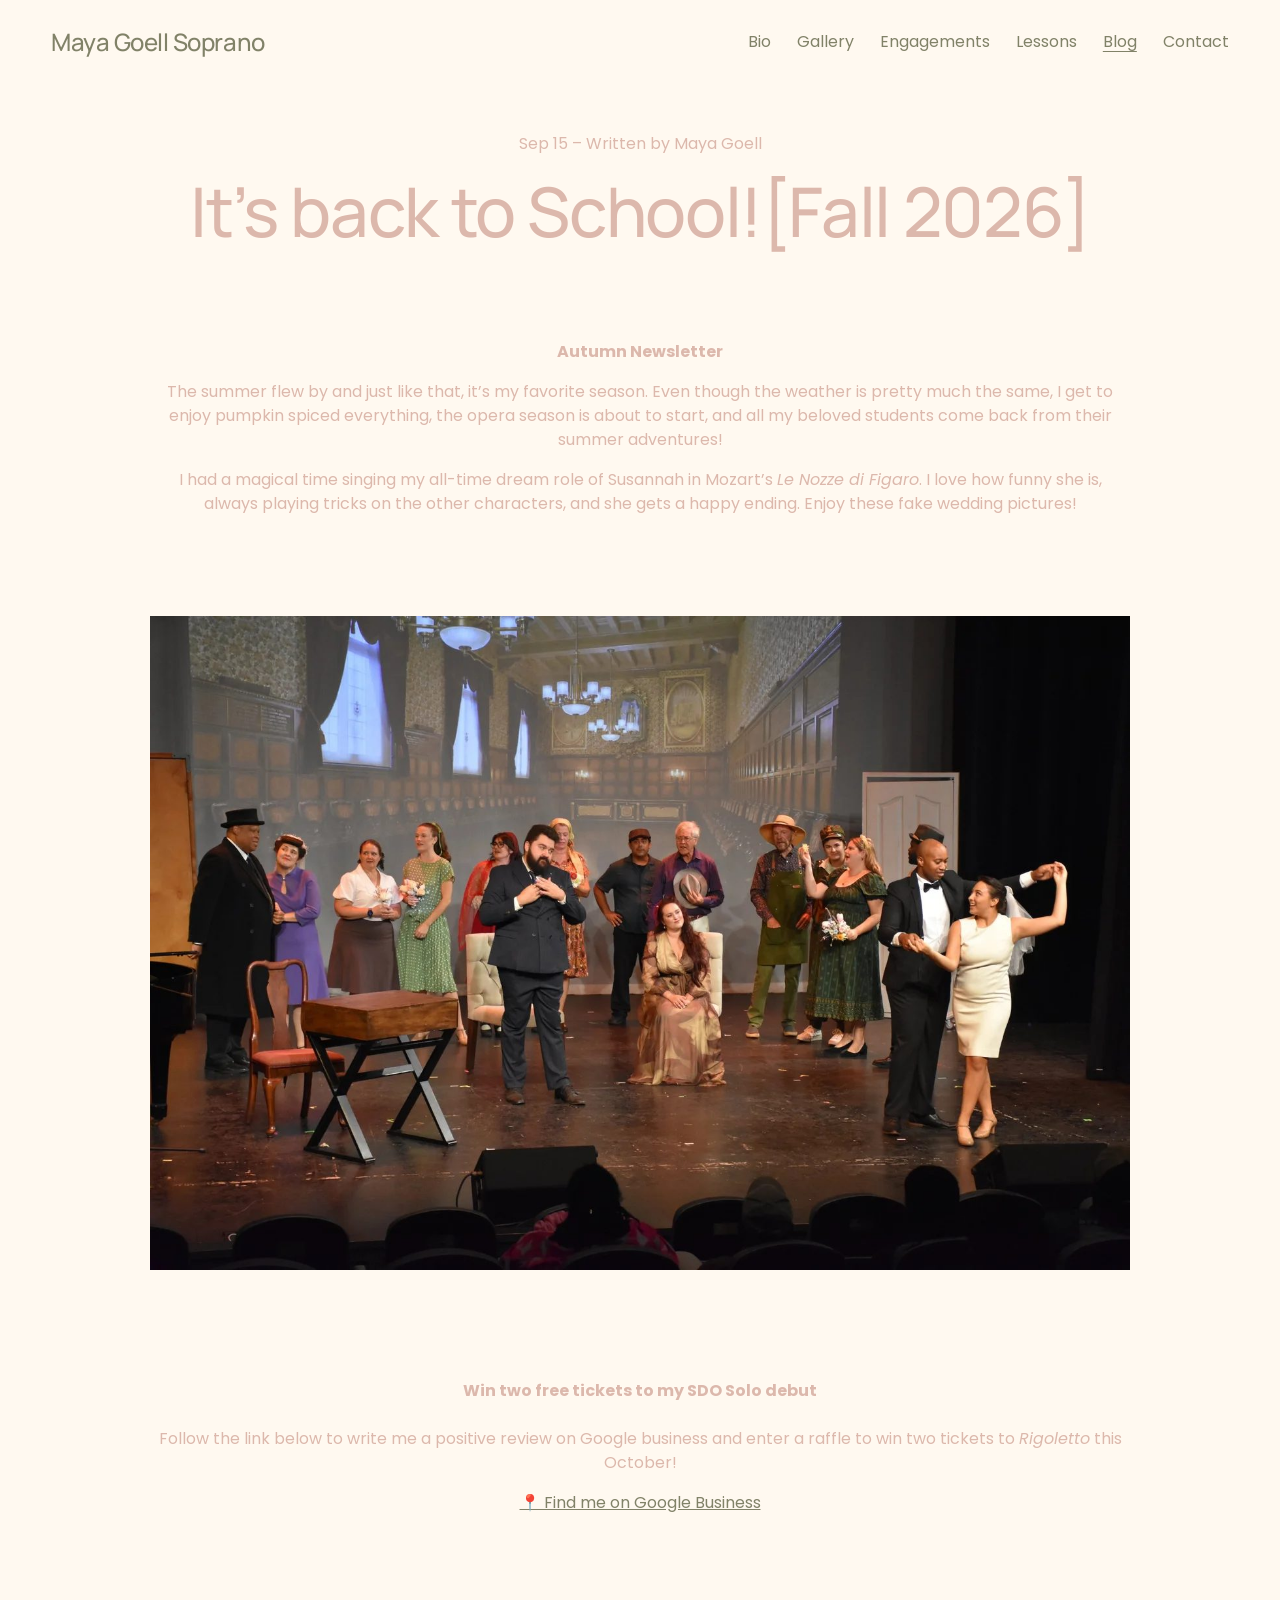
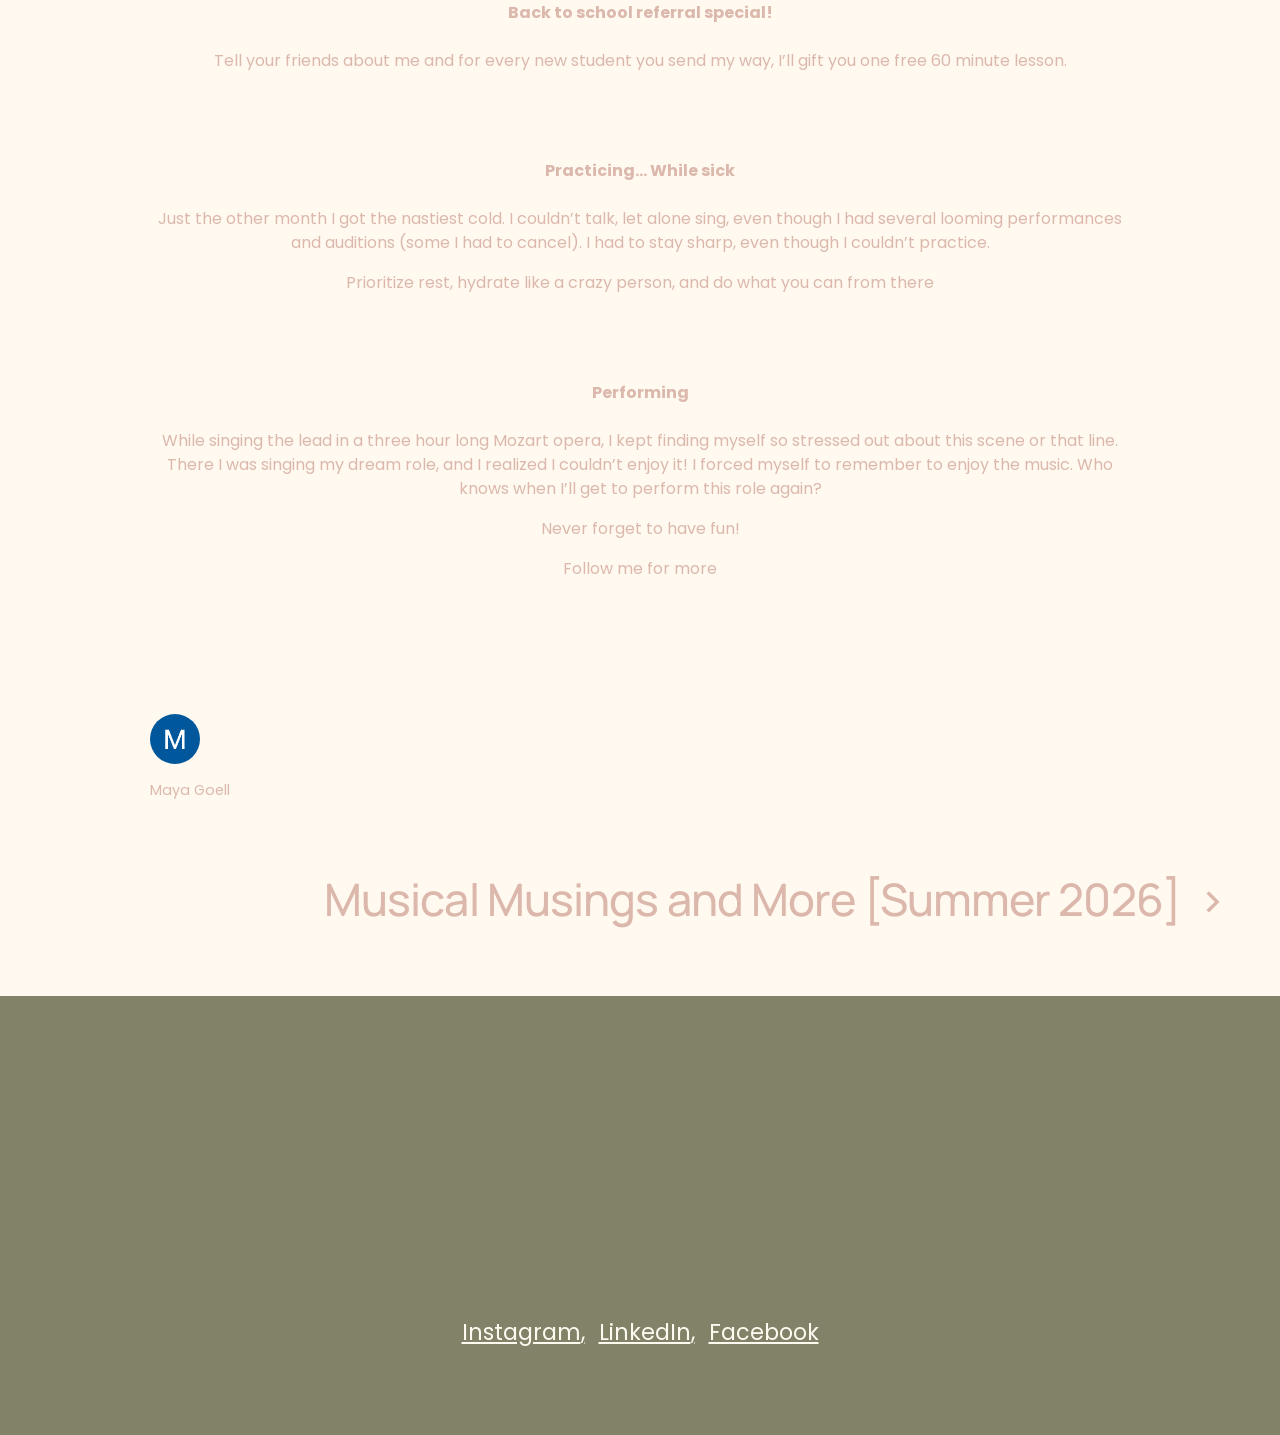
==== commit dd1a288a: "Round 6: content fixes and cache-buster 1794766089" ====
--- a/blog-fall-2026.html
+++ b/blog-fall-2026.html
@@ -28,8 +28,8 @@
   }
 }, 2000);
 </script>
-<link rel="stylesheet" href="style.css?t=1794764981">
-<script src="animations.js?t=1794764981" defer></script>
+<link rel="stylesheet" href="style.css?t=1794766089">
+<script src="animations.js?t=1794766089" defer></script>
 </head>
 <body class="post-page">
 
@@ -88,15 +88,22 @@
          (with its pin), not a button. -->
     <p class="reveal"><a href="https://www.google.com/search?sca_esv=2b321c93e850cbad&amp;kgmid=/g/11yjt9w0cs&amp;q=Studio+of+Maya+Goell&amp;shem=dlvs1,epsd1,ltae,rimspwouoe&amp;shndl=30&amp;source=sh/x/loc/uni/m1/1&amp;kgs=6ebb31ce7a7f32ab&amp;utm_source=dlvs1,epsd1,ltae,rimspwouoe,sh/x/loc/uni/m1/1#lrd=0x888367220093e0e9:0xc3b77dd5ee7367a4,3,,,,">&#128205; Find me on Google Business</a></p>
 
-    <p class="reveal"><strong>Back to school referral special!</strong><br><br>Tell your friends about me and for every new student you send my way, I&rsquo;ll gift you one free 60 minute lesson.</p>
+    <!-- The post-sec class gives this section head the
+         original's wider air above it (see .post .post-sec
+         in style.css); the later section heads carry it too. -->
+    <p class="reveal post-sec"><strong>Back to school referral special!</strong><br><br>Tell your friends about me and for every new student you send my way, I&rsquo;ll gift you one free 60 minute lesson.</p>
 
-    <p class="reveal"><strong>Practicing&hellip; While sick</strong><br><br>Just the other month I got the nastiest cold. I couldn&rsquo;t talk, let alone sing, even though I had several looming performances and auditions (some I had to cancel). I had to stay sharp, even though I couldn&rsquo;t practice.</p>
+    <p class="reveal post-sec"><strong>Practicing&hellip; While sick</strong><br><br>Just the other month I got the nastiest cold. I couldn&rsquo;t talk, let alone sing, even though I had several looming performances and auditions (some I had to cancel). I had to stay sharp, even though I couldn&rsquo;t practice.</p>
     <p class="reveal">Prioritize rest, hydrate like a crazy person, and do what you can from there</p>
 
-    <p class="reveal"><strong>Performing</strong><br><br>While singing the lead in a three hour long Mozart opera, I kept finding myself so stressed out about this scene or that line. There I was singing my dream role, and I realized I couldn&rsquo;t enjoy it! I forced myself to remember to enjoy the music. Who knows when I&rsquo;ll get to perform this role again?</p>
+    <p class="reveal post-sec"><strong>Performing</strong><br><br>While singing the lead in a three hour long Mozart opera, I kept finding myself so stressed out about this scene or that line. There I was singing my dream role, and I realized I couldn&rsquo;t enjoy it! I forced myself to remember to enjoy the music. Who knows when I&rsquo;ll get to perform this role again?</p>
     <p class="reveal">Never forget to have fun!</p>
 
-    <p class="reveal">Follow me for more<br>Maya Goell</p>
+    <!-- The sign-off is just "Follow me for more" on the
+         original (checked in its markup): a name line an
+         earlier pass put under it is not there, and the name
+         appears once, under the avatar below. -->
+    <p class="reveal">Follow me for more</p>
 
     <!-- The author line at the foot of the post, as on the
          original: her round avatar and name at the column's
--- a/style.css
+++ b/style.css
@@ -287,14 +287,22 @@
      already landed right, so the photo alone moves. */
   .bio-hero .side-photo { width: 398px; margin-top: -14px; }
 }
-/* On narrow screens the original wraps the name to two
+/* On PHONE screens the original wraps the name to two
    lines. The measure does it: at 3.5rem the full name is
    about 275px wide (again measured against the font), so a
    270px measure breaks it after "Maya", and each word (about
-   136 and 129px) sits comfortably on its own line. */
+   136 and 129px) sits comfortably on its own line. At tablet
+   widths the original's scaled name stays on ONE line, so
+   the measure applies only at phone widths: the 800px block
+   below sets the size without the cap, and the 640px block
+   after it adds the cap (a responsive re-audit caught the
+   cap forcing the two-line wrap at 768px too). */
 @media (max-width: 800px) {
-  .hero-name { font-size: 3.5rem; max-width: 270px; margin: 0 auto; }
+  .hero-name { font-size: 3.5rem; margin: 0 auto; }
   .bio-hero .side-photo { width: 100%; }
+}
+@media (max-width: 640px) {
+  .hero-name { max-width: 270px; }
 }
 
 /* ---------- Press quotes on the Bio page ---------- */
@@ -531,11 +539,23 @@
 }
 
 /* A single post on its own page. The original sets a post in
-   a column about 900px wide at desktop (a round-4 comparison
-   measured its text running about 500 to 1400px across a
-   1919px window, where our earlier 60% measure ran about 30
-   to 50px narrower on each side), centered, with the text
-   itself centered too; the title and the date/author line
+   a centered column whose width its markup states outright:
+   60% of its section, under the same "narrow" content
+   setting on BOTH posts (checked in both pages' markup), so
+   the two posts do not get different columns. A round-4
+   comparison measured the text running about 500 to 1400px
+   across a 1919px window and 900px was set from that; a
+   round-6 comparison then caught the Summer intro wrapping
+   to 3 lines here against 2 on the original and starting
+   some 50px further right. The intro is the tell: at the
+   shared 16px body size, a check against the real Poppins
+   metrics wraps it to 2 lines only from about 950px up,
+   and a 980px column centered in the wrap starts about
+   470px across the window, where the original's intro
+   starts. So the column is 980px. The Fall post's verified
+   positions were centered or vertical, which a wider
+   centered column leaves where they were. The text itself
+   is centered too; the title and the date/author line
    use the peach body color there, not olive. On the RENDERED
    original the date/author line sits ABOVE the title (a
    round-5 comparison caught ours sitting below it, which
@@ -552,7 +572,7 @@
    its own centered line above its paragraph (a <br> pair
    does that in the page), in the Summer post they stand
    alone as their own paragraphs. */
-.post { width: 900px; max-width: 100%; margin: 48px auto 64px; text-align: center; }
+.post { width: 980px; max-width: 100%; margin: 48px auto 64px; text-align: center; }
 @media (max-width: 800px) {
   .post { width: auto; }
 }
@@ -568,8 +588,25 @@
    shared 24px rhythm leaves about 25px (round-5
    comparison). The class is on that one photo only; the
    Summer post's photo keeps the shared rhythm, which the
-   same comparison left alone. */
-.post img.img-gap { margin-top: 100px; }
+   same comparison left alone. The photo carries the air
+   BELOW it too: about 120px down to the "Win two free
+   tickets" head on the original, where the shared 24px
+   bottom margin left about 35px (round-6 comparison), so
+   its bottom margin is 109px, the 24px plus the missing
+   85px. */
+.post img.img-gap { margin-top: 100px; margin-bottom: 109px; }
+
+/* The Fall post's later section heads (the bold lead-in
+   paragraphs after the first) each carry extra air above
+   them: a round-6 comparison measured the run from one
+   section into the next at about 225px on the original
+   against about 155px here. The margin is 86px rather
+   than the missing 70 because it collapses with the 16px
+   paragraph margin under the text above it, and 86 less
+   16 is the 70 the span was short. The first section head
+   ("Win two free tickets") takes its air from the Figaro
+   photo's bottom margin above instead. */
+.post .post-sec { margin-top: 86px; }
 
 /* A paragraph inside a post that stays left-aligned while
    the rest of the post centers: the Summer post's two
@@ -586,8 +623,15 @@
    it links to the blog index, our equivalent. The block
    keeps the peach color even inside the Summer post, whose
    paragraphs are olive: on the original the author block
-   sits outside the colored text and keeps the plain color. */
-.post-author { text-align: left; margin: 48px 0 8px; color: #DCB8AC; }
+   sits outside the colored text and keeps the plain color.
+   It also sits further down than the shared rhythm: about
+   180px of air separates the last text ("Follow me for
+   more" on the Fall post) from the avatar on the original,
+   where a 48px top margin rendered about 95px (round-6
+   comparison), so the top margin is 133px. Both posts
+   share this one author component on the original, so both
+   take the same margin here. */
+.post-author { text-align: left; margin: 133px 0 8px; color: #DCB8AC; }
 .post-author a {
   display: inline-flex;
   flex-direction: column;
@@ -669,6 +713,18 @@
    1540px, so the cap is 1255px now. Rendered wins.) */
 @media (min-width: 801px) {
   .faq { max-width: 1255px; }
+}
+/* The whole FAQ also rides lower on the page than the
+   shared rhythm puts it: a round-6 comparison measured its
+   first question sitting about 40px higher on ours than on
+   the original. The margin lands on the wrapper; above it
+   the chain is the intro row's 40px bottom margin and the
+   heading's own 44px top margin collapsing together, so the
+   value that moves the block down the measured 40px is
+   84px, not 40px. Desktop widths only, where it was
+   measured. */
+@media (min-width: 801px) {
+  .faq { margin-top: 84px; }
 }
 
 /* ---------- Contact hero ---------- */
@@ -854,8 +910,13 @@
      set so the links land about 330px below the band's top
      edge, where the rendered original puts them (an earlier
      pass used 160px and the links sat about 170px down,
-     visibly too high in the band). */
-  padding: 320px 20px 180px;
+     visibly too high in the band). The bottom padding is
+     85px: it stood at 180px, and a round-6 comparison found
+     our band running about 85 to 110px taller than the
+     original's with all of the excess below the links (the
+     links' height in the band already matched), so the
+     bottom came in by the measured excess. */
+  padding: 320px 20px 85px;
   font-size: 1.4rem;
 }
 footer a { color: #FFF9F0; margin: 0 4px; transition: opacity 0.25s ease; }
@@ -865,19 +926,20 @@
 footer a:not(:last-child)::after { content: ","; }
 /* On small screens the original's section padding scales
    down with the window, so the band shrinks too: the desktop
-   320/180px would stack up to a roughly 500px olive wall on
+   320/85px would stack up to a roughly 400px olive wall on
    a phone, most of it empty. These steps keep the band's
-   proportions without touching the desktop values. The type
+   proportions (bottoms included, scaled down in step with
+   the desktop bottom) without touching the desktop values. The type
    steps down with the padding: at the desktop 1.4rem the
    social line is about 354px of type in a roughly 350px
    phone column and wraps to two lines, where the original's
    fluid text shrinks and stays on one (responsive
    re-audit). */
 @media (max-width: 800px) {
-  footer { padding: 140px 20px 90px; font-size: 1.25rem; }
+  footer { padding: 140px 20px 55px; font-size: 1.25rem; }
 }
 @media (max-width: 640px) {
-  footer { padding: 110px 20px 70px; font-size: 1.1rem; }
+  footer { padding: 110px 20px 45px; font-size: 1.1rem; }
 }
 
 /* The embedded event calendar on the Engagements page needs
@@ -980,6 +1042,13 @@
 @media (max-width: 800px) {
   .cal-day { height: 48px; }
 }
+/* Tablet widths take a step between the desktop 95px and
+   the phone 48px: at 48px the roughly 96px-wide tablet
+   cells render as squat 2:1 boxes (responsive re-audit),
+   so the 641-800px band gets 72px. */
+@media (min-width: 641px) and (max-width: 800px) {
+  .cal-day { height: 72px; }
+}
 /* Blank cells (the days of the neighbouring months) get the
    same pale box, just with no number in it. */
 .cal-blank { background: #F6F0E3; }
@@ -1178,6 +1247,15 @@
    mid widths; at desktop width the grid-placed block below
    takes over. */
 .expect-heading { font-size: 2.2rem; color: #C2C293; text-align: center; }
+/* The original leaves a deep well of cream between the FAQ
+   and this heading: a round-6 comparison measured about
+   270px of it there against about 55px on ours, of which
+   the shared h2 top margin (44px) is most. The heading's
+   own top margin carries the difference at desktop widths:
+   the 44px shared margin plus the missing 215px. */
+@media (min-width: 801px) {
+  .expect-heading { margin-top: 259px; }
+}
 /* The expect paragraphs are the original's LARGE text style
    (its markup classes them so): 1.4rem at the shared 1.5
    line height, about 34px a line. Ours inherited the normal
@@ -1220,12 +1298,10 @@
    starting about 467, photo about 479 wide ending at 1500.
    Row 2: photo about 480 wide starting about 406 (the same
    8-of-24-columns span as row 1's photo; see the note inside
-   the block), text about 330 wide starting about 1170 (see
-   its own note for why it is narrower than the grid span).
-   The
-   margins below are those positions measured from the
-   page's 285px inset, and the row itself is capped at the
-   section's 1215px span. */
+   the block), text about 360 wide starting about 1080 (see
+   its own note). The margins below are those positions
+   measured from the page's 285px inset, and the row itself
+   is capped at the section's 1215px span. */
 @media (min-width: 1000px) {
   .expect-row { max-width: 1215px; }
   .expect-row .side-main { flex: 0 1 418px; margin-left: 182px; }
@@ -1240,18 +1316,19 @@
      arithmetic that once argued for 268px here. Ours had
      row 2 at 418px wide from an earlier grid reading. */
   .expect-row-2 .side-photo { width: 480px; margin-left: 121px; }
-  /* Row 2's text is narrower than the 357px a grid reading
-     gave: at 357px ours wrapped the paragraph to 6 lines
-     where the original wraps it to 7 (round-5 comparison).
-     A wrap simulation run against the real Poppins metrics
-     (it reproduces row 1's five lines exactly at its 418px)
-     puts the seven-line band's near edge at about 345px,
-     so the column narrows to 330px to buy the extra line
-     with a little margin, and its left margin grows by the
-     same amount so the text's right edge stays at the
-     section's 1500px end: 121 + 480 + the 48px flex gap +
-     236 + 330 = the row's 1215px. */
-  .expect-row-2 .side-main { flex: 0 1 330px; margin-left: 236px; }
+  /* Row 2's text geometry is settled by the rendered
+     original, not by arithmetic: it starts about 1080px
+     across the window and ends about 1440, a column about
+     360px wide wrapping to 7 lines (round-6 comparison).
+     A round-5 pass had narrowed the column to 330px and
+     pushed it right (margin-left 236px) on the strength of
+     a wrap simulation; the rendered page then showed ours
+     starting about 1160 and wrapping to 8 lines, so the
+     simulation loses and the measured positions stand:
+     121 + 480 + the 48px flex gap + 146 + 360 = 1155 of
+     the row's 1215px, with the text starting at the
+     section's 285 + 121 + 480 + 48 + 146 = 1080. */
+  .expect-row-2 .side-main { flex: 0 1 360px; margin-left: 146px; }
 }
 
 /* Engagements title: on the original it is not a heading at
@@ -1497,7 +1574,7 @@
    own kind: the small headings with the h4 steps, the
    quotes with the large-text steps (the expect text's). */
 @media (max-width: 640px) {
-  .post h1 { font-size: 2.5rem; }
+  .post h1 { font-size: 2.5rem; margin-bottom: 44px; }
   .blog-card .card-title { font-size: 2rem; }
   .expect-row .side-main { font-size: 1.12rem; }
   .video-title { font-size: 2.5rem; }
@@ -1506,6 +1583,15 @@
   .post-pagination a { font-size: 2rem; }
   .about-heading, .faq-heading, .cal-title { font-size: 1.4rem; }
   blockquote, .press-source { font-size: 1.12rem; }
+  /* The post pages' big desktop gaps step down on phones
+     too, on the same logic as the type: the pagination
+     row's 55px side insets would leave a sliver of a text
+     column in a 390px window, and the Figaro photo's 100px
+     of air above it (the img-gap rule) is a desktop
+     measurement that would swamp a phone screen. The title
+     air steps with its size, in the .post h1 rule above. */
+  .post-pagination { padding: 0 20px; }
+  .post img.img-gap { margin-top: 48px; }
 }
 @media (min-width: 641px) and (max-width: 800px) {
   h1 { font-size: 2.73rem; }
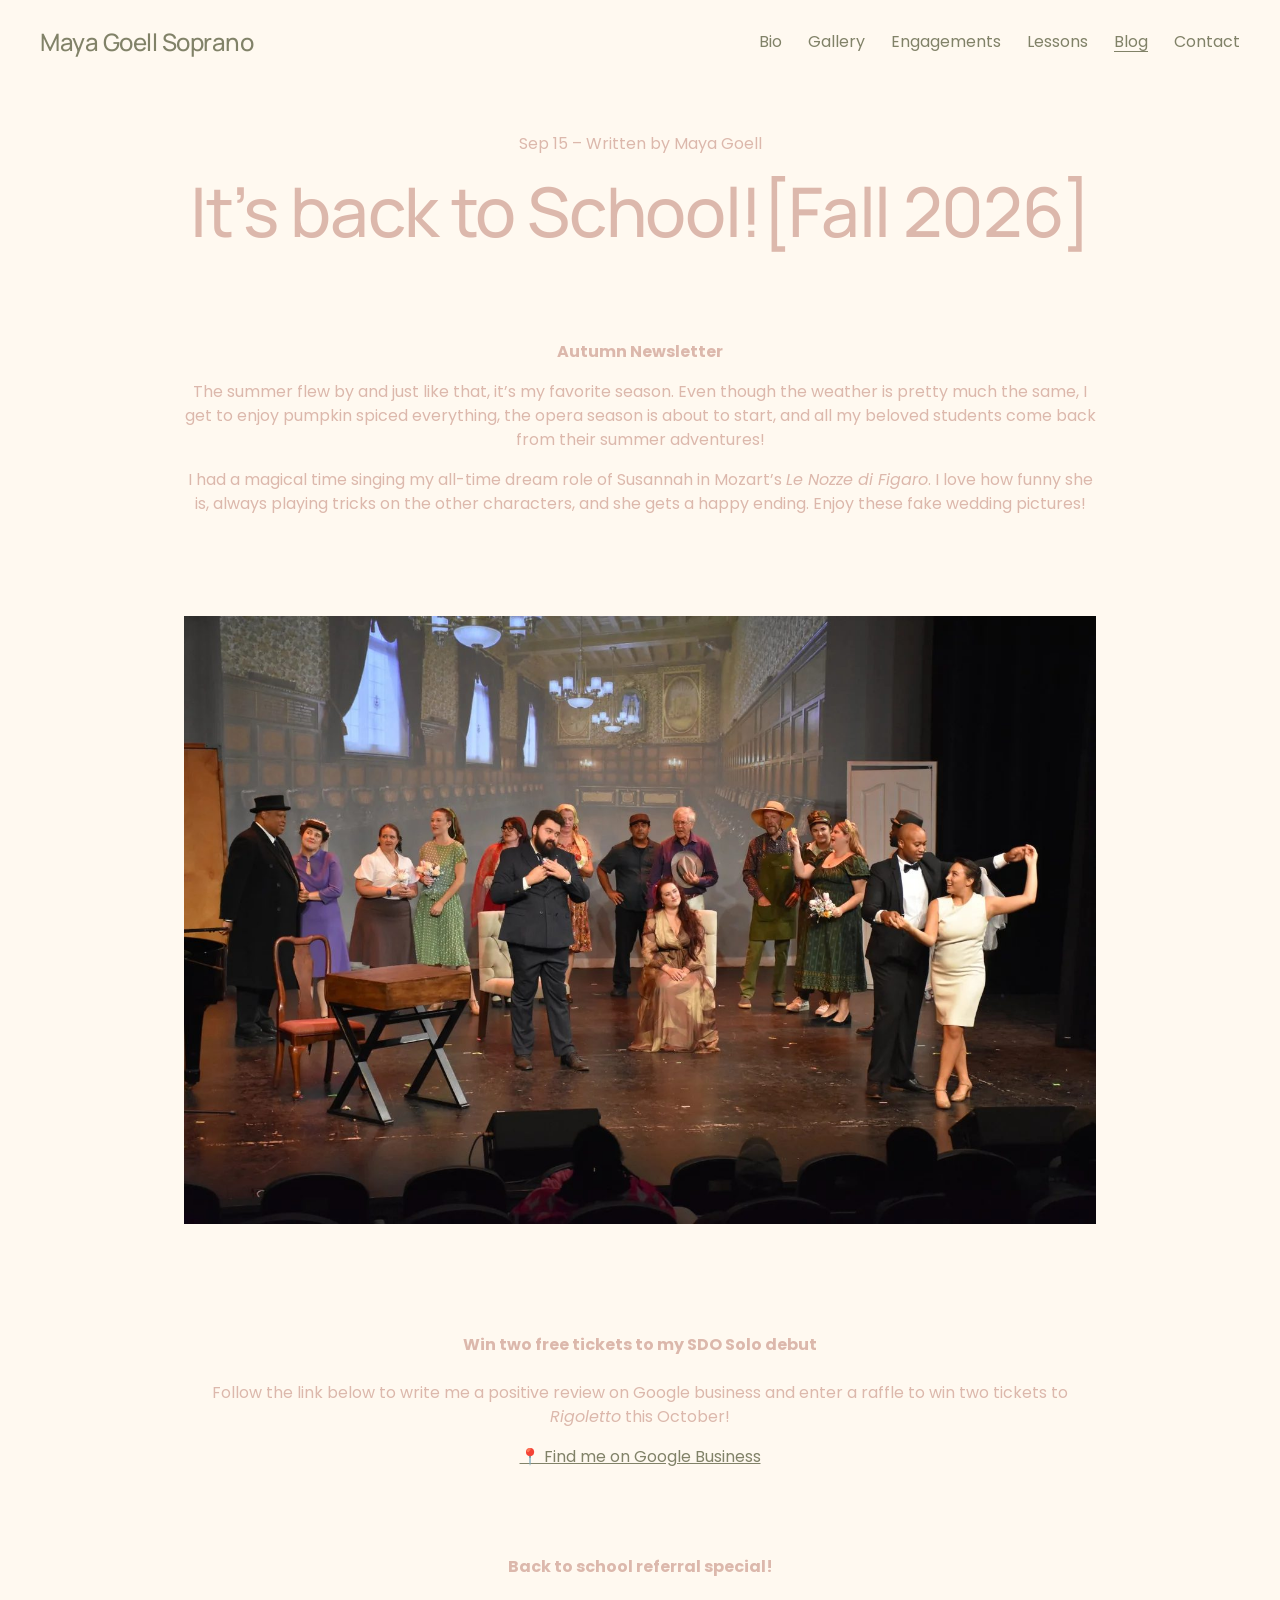
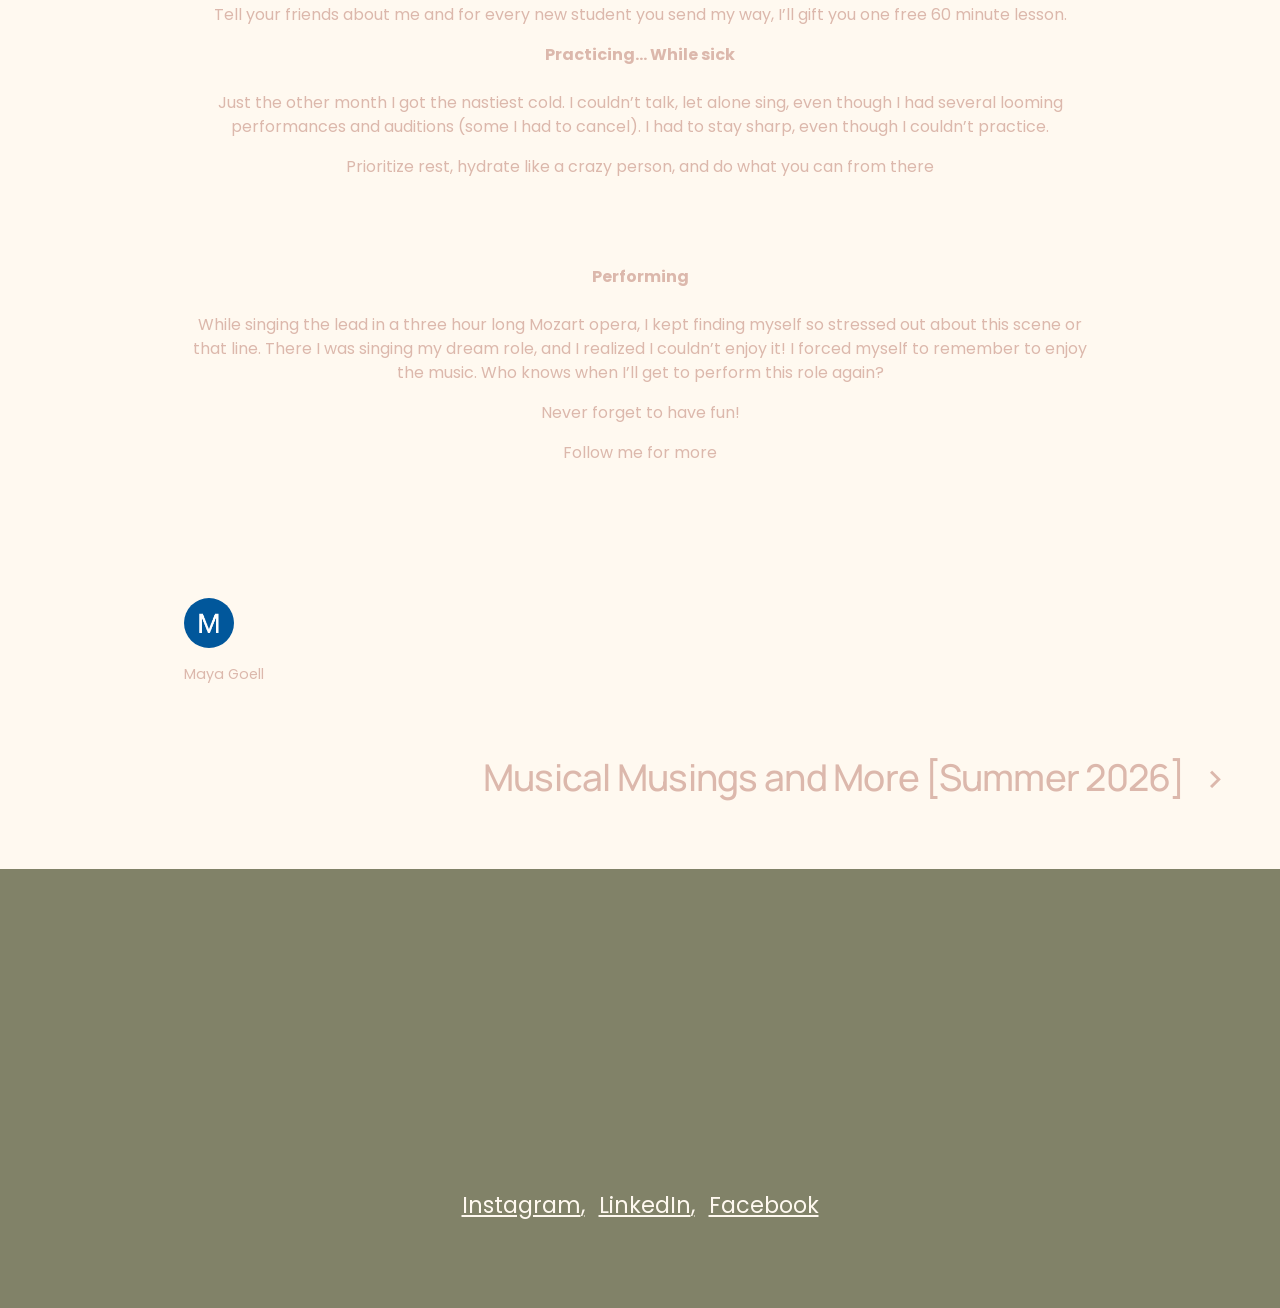
==== commit a018aaae: "Fix round 7: Practicing head back to normal rhythm (no post-sec), cache-buster 1794767031" ====
--- a/blog-fall-2026.html
+++ b/blog-fall-2026.html
@@ -28,8 +28,8 @@
   }
 }, 2000);
 </script>
-<link rel="stylesheet" href="style.css?t=1794766089">
-<script src="animations.js?t=1794766089" defer></script>
+<link rel="stylesheet" href="style.css?t=1794767031">
+<script src="animations.js?t=1794767031" defer></script>
 </head>
 <body class="post-page">
 
@@ -90,10 +90,15 @@
 
     <!-- The post-sec class gives this section head the
          original's wider air above it (see .post .post-sec
-         in style.css); the later section heads carry it too. -->
+         in style.css). "Performing" below carries it too,
+         but "Practicing... While sick" deliberately does
+         not: a round-7 comparison verified the wide gap
+         only before this head, with Practicing at the
+         normal rhythm (an earlier pass had classed it too
+         and floated it some 80px low). -->
     <p class="reveal post-sec"><strong>Back to school referral special!</strong><br><br>Tell your friends about me and for every new student you send my way, I&rsquo;ll gift you one free 60 minute lesson.</p>
 
-    <p class="reveal post-sec"><strong>Practicing&hellip; While sick</strong><br><br>Just the other month I got the nastiest cold. I couldn&rsquo;t talk, let alone sing, even though I had several looming performances and auditions (some I had to cancel). I had to stay sharp, even though I couldn&rsquo;t practice.</p>
+    <p class="reveal"><strong>Practicing&hellip; While sick</strong><br><br>Just the other month I got the nastiest cold. I couldn&rsquo;t talk, let alone sing, even though I had several looming performances and auditions (some I had to cancel). I had to stay sharp, even though I couldn&rsquo;t practice.</p>
     <p class="reveal">Prioritize rest, hydrate like a crazy person, and do what you can from there</p>
 
     <p class="reveal post-sec"><strong>Performing</strong><br><br>While singing the lead in a three hour long Mozart opera, I kept finding myself so stressed out about this scene or that line. There I was singing my dream role, and I realized I couldn&rsquo;t enjoy it! I forced myself to remember to enjoy the music. Who knows when I&rsquo;ll get to perform this role again?</p>
--- a/style.css
+++ b/style.css
@@ -58,7 +58,15 @@
   justify-content: space-between;
   flex-wrap: wrap;
   gap: 10px 24px;
-  padding: 24px 4vw;
+  /* The side padding is a fixed 40px, not a viewport
+     fraction: on the rendered original the site title
+     starts about 40px from the window's left edge and the
+     nav ends about 40px from the right (round-7
+     comparison), where the 4vw this rule used to carry put
+     both about 75px in at desktop width. The mobile layout
+     rides the same padding: title and hamburger sit inside
+     it the same way. */
+  padding: 24px 40px;
   background: #FFF9F0;
   /* No shadow and no border under the bar: the original's
      header sits flat on the page (a round-4 comparison caught
@@ -539,22 +547,21 @@
 }
 
 /* A single post on its own page. The original sets a post in
-   a centered column whose width its markup states outright:
-   60% of its section, under the same "narrow" content
-   setting on BOTH posts (checked in both pages' markup), so
-   the two posts do not get different columns. A round-4
-   comparison measured the text running about 500 to 1400px
-   across a 1919px window and 900px was set from that; a
-   round-6 comparison then caught the Summer intro wrapping
-   to 3 lines here against 2 on the original and starting
-   some 50px further right. The intro is the tell: at the
-   shared 16px body size, a check against the real Poppins
-   metrics wraps it to 2 lines only from about 950px up,
-   and a 980px column centered in the wrap starts about
-   470px across the window, where the original's intro
-   starts. So the column is 980px. The Fall post's verified
-   positions were centered or vertical, which a wider
-   centered column leaves where they were. The text itself
+   a centered column under the same "narrow" content
+   setting on BOTH posts (checked in both pages' markup),
+   so the two posts do not get different columns. The
+   column's WIDTH has been read three ways and the rendered
+   page settled it, so the history is worth keeping: a
+   round-4 comparison measured the text running about 500
+   to 1400px across a 1919px window and 900px was set from
+   that; a round-6 pass widened it to 980px on the
+   strength of the markup's 60% figure and a wrap check on
+   the Summer intro; a round-7 comparison then measured
+   the RENDERED original's text on both posts directly
+   (Fall about 495 to 1405, Summer about 500 to 1415,
+   a column of about 910 to 915px) against ours at 980px
+   rendering about 460 to 1440. Rendered wins over the
+   markup reading, so the column is 912px. The text itself
    is centered too; the title and the date/author line
    use the peach body color there, not olive. On the RENDERED
    original the date/author line sits ABOVE the title (a
@@ -572,7 +579,7 @@
    its own centered line above its paragraph (a <br> pair
    does that in the page), in the Summer post they stand
    alone as their own paragraphs. */
-.post { width: 980px; max-width: 100%; margin: 48px auto 64px; text-align: center; }
+.post { width: 912px; max-width: 100%; margin: 48px auto 64px; text-align: center; }
 @media (max-width: 800px) {
   .post { width: auto; }
 }
@@ -605,7 +612,13 @@
    paragraph margin under the text above it, and 86 less
    16 is the 70 the span was short. The first section head
    ("Win two free tickets") takes its air from the Figaro
-   photo's bottom margin above instead. */
+   photo's bottom margin above instead. One later head is
+   the exception: "Practicing... While sick" sits at the
+   normal rhythm on the original (a round-7 comparison
+   verified the wide gap only before "Back to school
+   referral special!", where round 6 had given every later
+   head this class and floated Practicing some 80px low),
+   so that paragraph does not carry the class. */
 .post .post-sec { margin-top: 86px; }
 
 /* A paragraph inside a post that stays left-aligned while
@@ -669,7 +682,25 @@
    So the row uses the same breakout as the Gallery videos
    (stretch to 100vw, pull back by half the difference),
    with side padding standing in for the original's small
-   insets from the window's edges. */
+   insets from the window's edges.
+   The title's SIZE is not the h2 size, though the element
+   is an h2 on the original: its own stylesheet sets the
+   pagination title from the heading-3 size value (2.2)
+   through the fluid formula, which at desktop width caps
+   at about 37px (min((2.2 - 1) * 1.2vw + 1rem, max((2.2 -
+   1) * 0.012 * 1459px + 1rem, 2.2rem)) with the site's
+   --maxPageWidth of 1459px). Family, weight and letter
+   spacing are the heading font's (Manrope, 500, -0.02em),
+   the same as ours. This rule used to carry the flat h2
+   size (2.8rem), and a round-7 comparison measured the
+   titles rendering about 15% too wide because of it
+   (Fall's next title about 830px wide starting about 960,
+   against the original's about 710px starting about 1120,
+   with the links' end positions matching). 2.31rem is
+   that 37px cap, and the tablet and phone steps in the
+   Responsive type steps section now step the link with
+   the h3 family, which is what the formula does too
+   (about 27px at 768px). */
 .post-pagination {
   text-align: center;
   margin: 8px 0 64px;
@@ -685,7 +716,7 @@
 .post-pagination a {
   font-family: "Manrope", Helvetica, Arial, sans-serif;
   font-weight: 500;
-  font-size: 2.8rem;
+  font-size: 2.31rem;
   letter-spacing: -0.02em;
   color: #DCB8AC;
   text-decoration: none;
@@ -1175,6 +1206,26 @@
    gives mid-size headings. (The quotes under it are styled by
    the Press quotes rules above, not here.) */
 .press-heading { font-size: 2.2rem; color: #C2C293; text-align: center; }
+/* The Press stack breathes much deeper on the original than
+   the shared rhythm gives (round-7 comparison, all measured
+   on the rendered pages): the heading sits about 50px lower,
+   the run from the heading to the first quote is about 120px
+   against about 55px here, and the run from one quote to the
+   next is about 140px against about 90px. Each fix below is
+   the shared margin plus the measured shortfall, and each
+   works because the margins in these chains collapse to the
+   larger one: the heading's top margin (94px over the About
+   row's 40px bottom margin), the first quote's top margin
+   (105px over the heading's 14px bottom margin), and the
+   second quote's top margin (90px over its attribution's
+   32px bottom margin). Desktop widths only, where the
+   measurements were taken; the small-width type steps are
+   untouched. */
+@media (min-width: 801px) {
+  .press-heading { margin-top: 94px; }
+  .press-heading + blockquote { margin-top: 105px; }
+  .press-source + blockquote { margin-top: 90px; }
+}
 
 /* Gallery headings: "Photo Gallery" is a mid-size heading
    (2.2rem) set bold, "Video Gallery" is a full-size one (4rem);
@@ -1252,9 +1303,14 @@
    270px of it there against about 55px on ours, of which
    the shared h2 top margin (44px) is most. The heading's
    own top margin carries the difference at desktop widths:
-   the 44px shared margin plus the missing 215px. */
+   the 44px shared margin plus the missing 215px. The well
+   continues BELOW the heading too: a round-7 comparison
+   measured about 175px from the heading to the first
+   expect row against about 50px here, so the heading's
+   bottom margin carries that difference the same way (the
+   shared 14px plus the missing 125px). */
 @media (min-width: 801px) {
-  .expect-heading { margin-top: 259px; }
+  .expect-heading { margin-top: 259px; margin-bottom: 139px; }
 }
 /* The expect paragraphs are the original's LARGE text style
    (its markup classes them so): 1.4rem at the shared 1.5
@@ -1271,23 +1327,30 @@
   .expect-row .side-main { flex: 0 1 460px; }
   .expect-row-2 .side-main { flex: 0 1 355px; }
 }
-/* Row 2's photo stands in a TALLER frame than its own shape
-   on the original: rendered there it measures about 480px
-   wide by 380px tall, while the photo itself is 1376x768
-   (about 268px tall at that width), and a round-5
-   comparison caught ours showing the short natural shape.
-   The original's CDN was checked for a taller rendition:
-   there is none, 1376x768 is the largest size the source
-   exists at. What the original's block does instead is
-   fill its taller frame and crop, with the image's focal
-   point at its center (0.5, 0.5 in its markup), so the
-   frame below is that same 480/380 shape and object-fit:
-   cover with the default centered position crops ours
-   identically. Row 1's photo keeps its natural shape: its
-   block there is exactly the photo's own proportions.
-   Side-by-side widths only, like the Contact photo's
-   frame; the stacked phone layout keeps natural shapes. */
+/* BOTH expect photos stand in TALLER frames than their own
+   shape on the original, and both blocks fill the frame and
+   crop. Row 2's came first: rendered there it measures
+   about 480px wide by 380px tall, while the photo itself
+   is 1376x768 (about 268px tall at that width), and a
+   round-5 comparison caught ours showing the short natural
+   shape. Row 1's was then believed to keep its natural
+   shape, but a round-7 comparison measured the original's
+   row-1 photo at about 480 by 420 against our natural
+   480 by 270: the same cover-crop, in a taller frame.
+   Rendered wins, so both rows carry frames below. The
+   original's CDN was checked for taller renditions: there
+   are none, 1376x768 is the largest size either source
+   exists at. The crops are centered ones: the original's
+   markup records a center focal point (0.5, 0.5) for BOTH
+   decor images, so object-fit: cover with the default
+   centered position crops ours identically. Row 1's row
+   carries no modifier class of its own (row 2 is the one
+   named .expect-row-2), so its rule keys off the row that
+   is not row 2. Side-by-side widths only, like the Contact
+   photo's frame; the stacked phone layout keeps the
+   natural shapes. */
 @media (min-width: 801px) {
+  .expect-row:not(.expect-row-2) .side-photo { aspect-ratio: 480 / 420; object-fit: cover; }
   .expect-row-2 .side-photo { aspect-ratio: 480 / 380; object-fit: cover; }
 }
 /* At desktop width the expect rows follow the original's own
@@ -1486,6 +1549,13 @@
 @media (min-width: 1000px) {
   .contact-row { gap: 135px; margin-top: 50px; }
   .contact-row .side-photo { width: 663px; }
+  /* The form itself starts lower than the photo's top on
+     the original: a round-7 comparison found the whole
+     form block (labels, fields, Submit) sitting about
+     45 to 50px too high on ours relative to the hero and
+     the portrait, so the form's column carries its own
+     top margin inside the row. The photo does not move. */
+  .contact-row .side-main { margin-top: 48px; }
 }
 
 /* ---------- Page spacing rhythm ----------
@@ -1565,8 +1635,12 @@
    3.2rem; the pagination links at 2.8rem). The phone
    values below scale with the plain phone steps beside
    them: the video title with the phone h1, the Engagements
-   title and the pagination links with the phone h2, the
-   2.2rem section titles with the phone h3. The three small
+   title with the phone h2, the 2.2rem section titles with
+   the phone h3. The pagination links step with the h3
+   family too: their desktop size turned out to be the
+   original's heading-3 fluid value, not the h2 size (see
+   the pagination rules above), so their steps are the h3
+   steps (1.7rem here, 1.69rem at tablet width). The three small
    olive headings (About, FAQ, calendar) and the press
    quotes' large text are stepped in BOTH blocks for the
    same reason: they sit at their desktop sizes at every
@@ -1580,7 +1654,7 @@
   .video-title { font-size: 2.5rem; }
   .eng-title { font-size: 2rem; }
   .gallery-title, .press-heading, .expect-heading { font-size: 1.7rem; }
-  .post-pagination a { font-size: 2rem; }
+  .post-pagination a { font-size: 1.7rem; }
   .about-heading, .faq-heading, .cal-title { font-size: 1.4rem; }
   blockquote, .press-source { font-size: 1.12rem; }
   /* The post pages' big desktop gaps step down on phones
@@ -1603,7 +1677,7 @@
   .eng-title { font-size: 2.2rem; }
   .gallery-title, .press-heading, .expect-heading { font-size: 1.69rem; }
   .blog-card .card-title { font-size: 2.04rem; }
-  .post-pagination a { font-size: 2.04rem; }
+  .post-pagination a { font-size: 1.69rem; }
   .expect-row .side-main { font-size: 1.23rem; }
   .about-heading, .faq-heading, .cal-title { font-size: 1.35rem; }
   blockquote, .press-source { font-size: 1.23rem; }
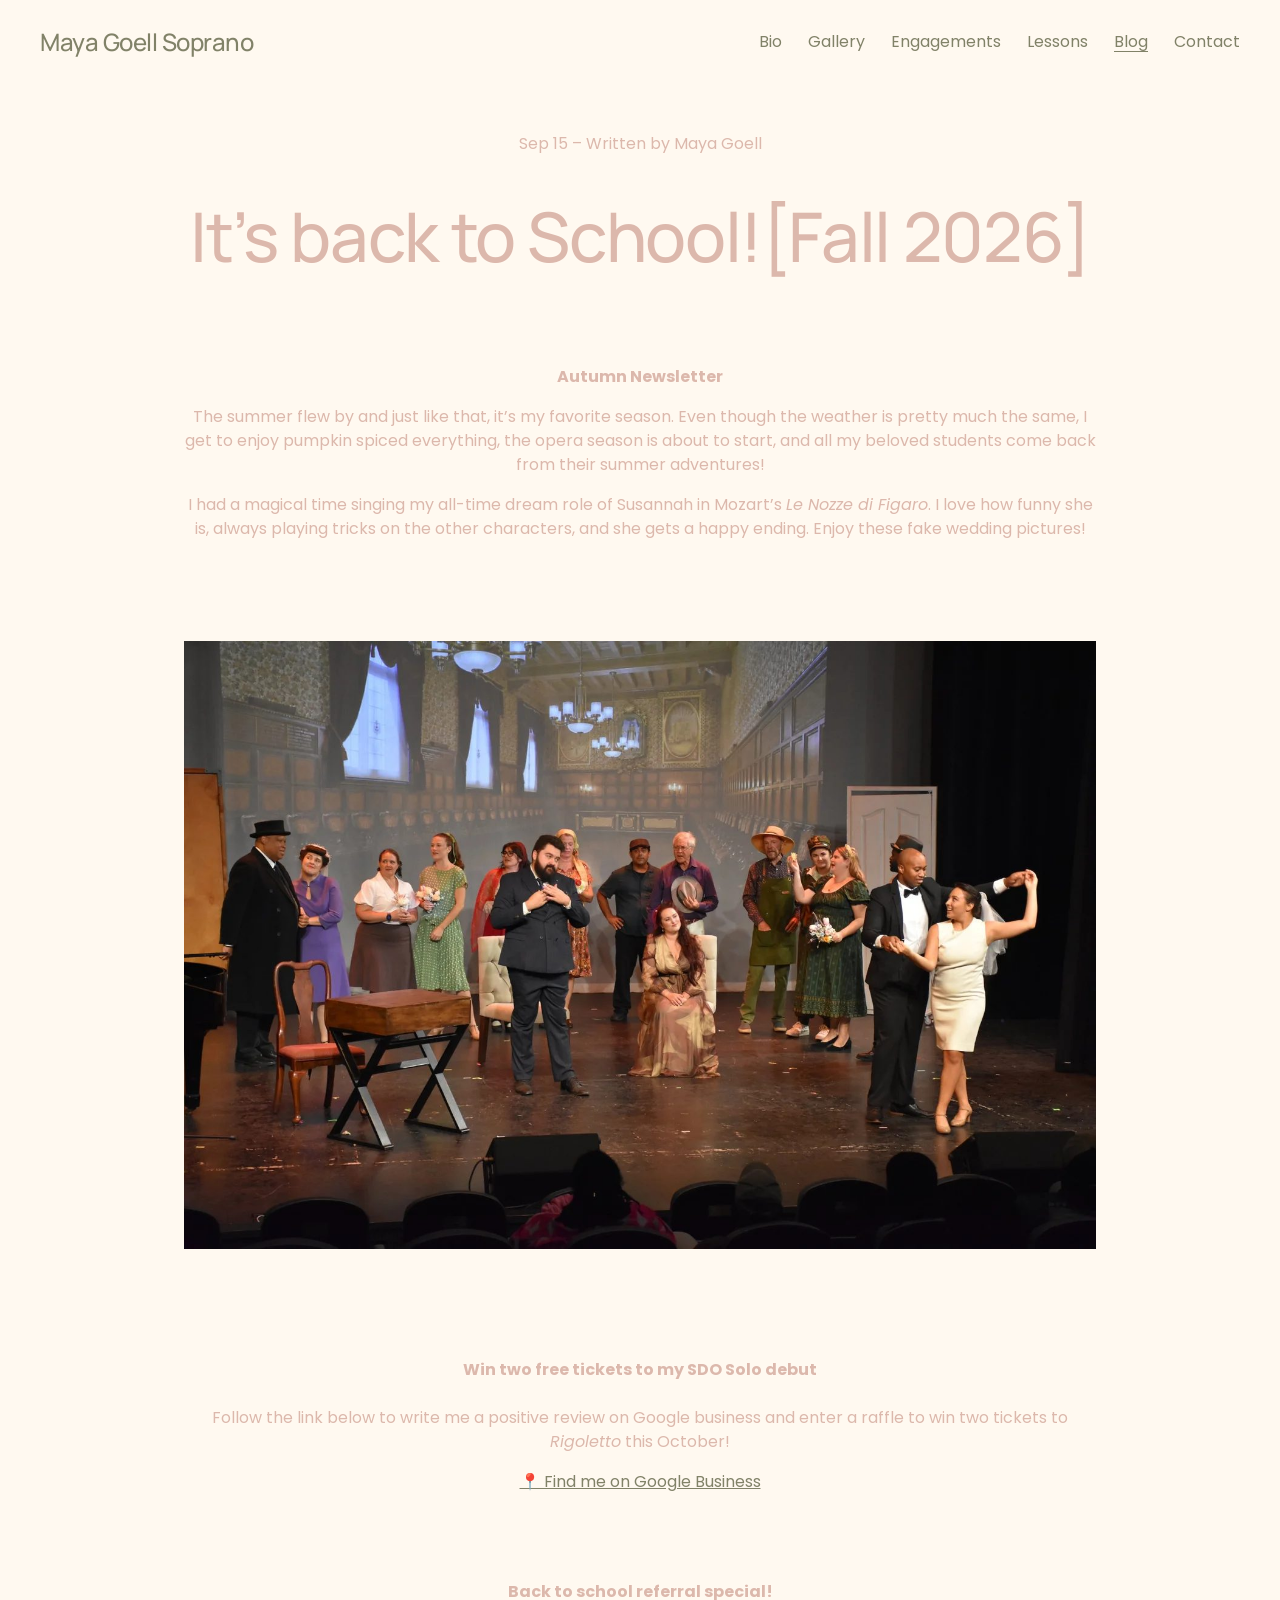
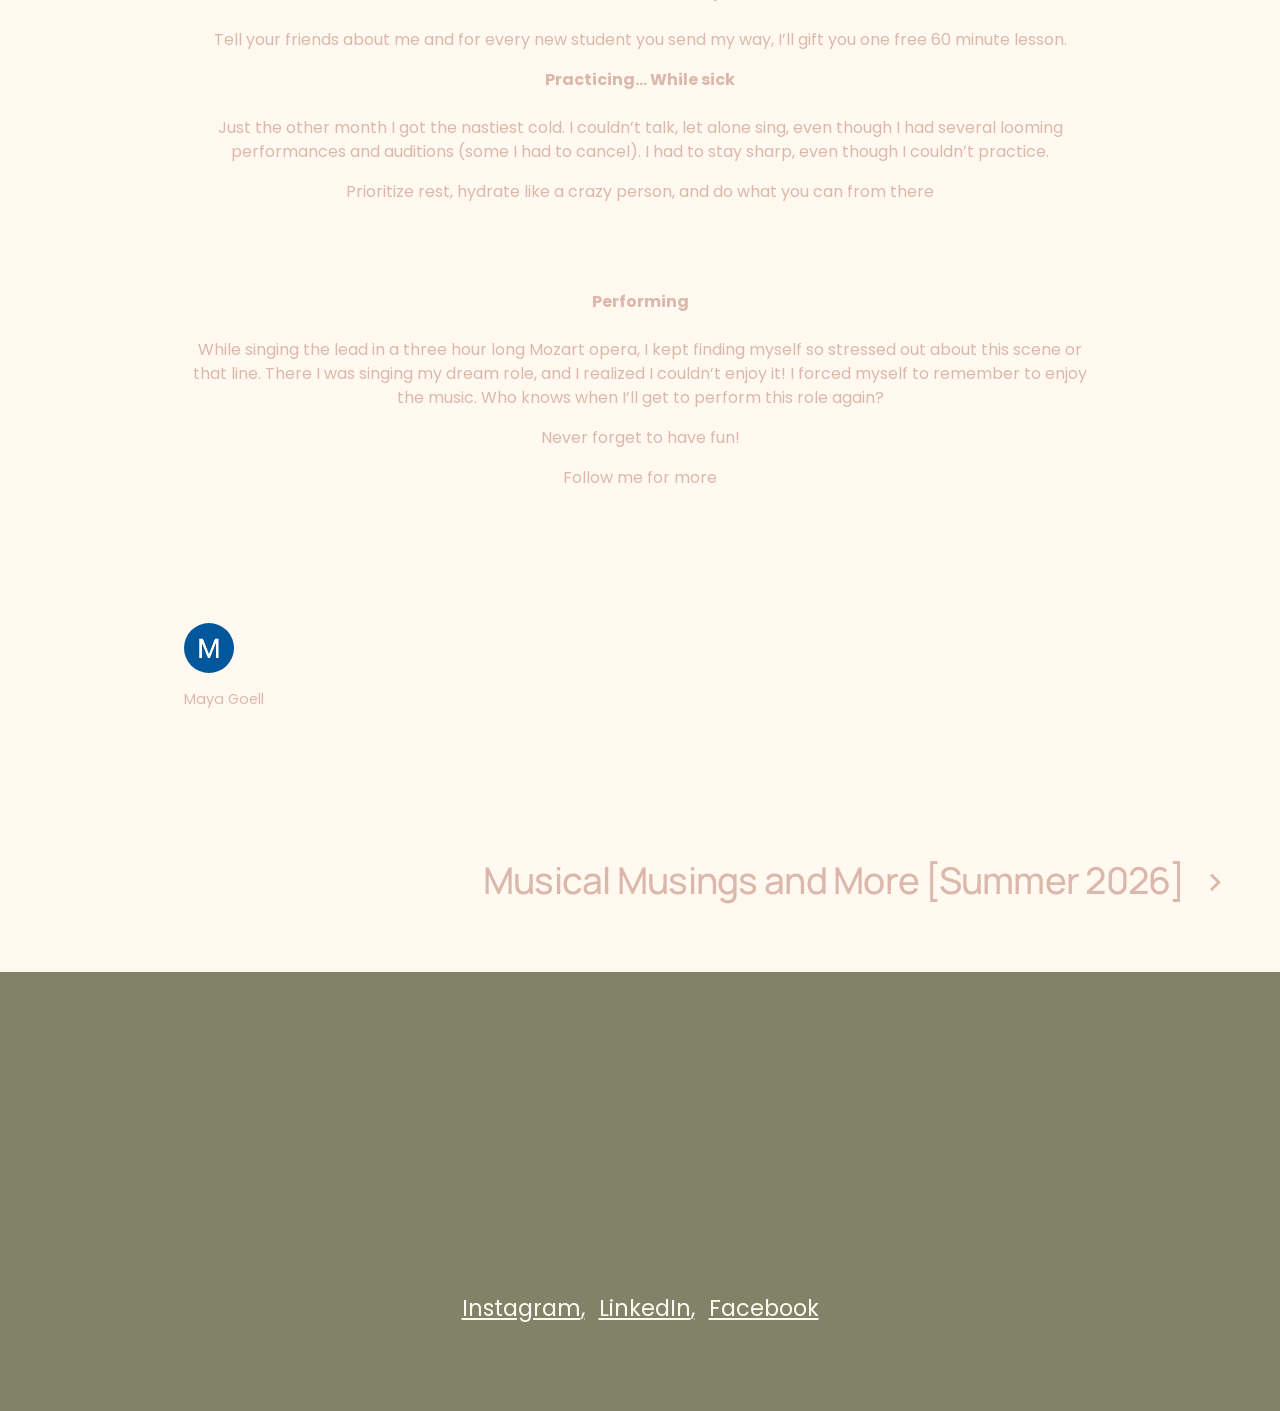
==== commit 6e4319f1: "Fix round 8: cache buster 1794768338" ====
--- a/blog-fall-2026.html
+++ b/blog-fall-2026.html
@@ -28,8 +28,8 @@
   }
 }, 2000);
 </script>
-<link rel="stylesheet" href="style.css?t=1794767031">
-<script src="animations.js?t=1794767031" defer></script>
+<link rel="stylesheet" href="style.css?t=1794768338">
+<script src="animations.js?t=1794768338" defer></script>
 </head>
 <body class="post-page">
 
--- a/style.css
+++ b/style.css
@@ -478,7 +478,22 @@
   gap: 40px;
   /* The original centers the text vertically against the photo. */
   align-items: center;
-  margin-bottom: 56px;
+  /* The run from one card to the next is about 35px on the
+     original; 56px here left the cards about 20px too far
+     apart (round-8 comparison). The LAST card keeps the
+     wider margin (see its rule below), so the air between
+     the last card and the footer does not change. */
+  margin-bottom: 34px;
+}
+.blog-card:last-of-type { margin-bottom: 56px; }
+/* The first card rides about 20px lower on the original
+   than the shared page top puts it (its title read about
+   15 to 25px higher here, round-8 comparison); the extra
+   air goes above the first card only, so the second card's
+   position still comes from the gap rule above. Desktop
+   widths, where it was measured. */
+@media (min-width: 801px) {
+  .blog-card:first-of-type { margin-top: 20px; }
 }
 /* On the rendered original the card's text starts about
    895px across a 1919px window, with the photo starting at
@@ -570,8 +585,13 @@
    the original's markup order says otherwise, and rendered
    wins). The spacing below reproduces the rendered stack:
    the post starts a little lower (the 48px top margin),
-   the date line sits close above the title (14px), and a
-   wide gap of about 88px follows the title before the body.
+   the date line sits above the title with a rendered gap
+   of about 70px between the two lines of text (a round-8
+   comparison read ours at about 45px with the margin at
+   14px, so the margin is 39px now; the line boxes' own
+   half-leading makes up the rest of the rendered gap),
+   and a wide gap of about 88px follows the title before
+   the body.
    The post title is a full fluid heading: about 68.5px at
    desktop width by the original's formula, not the flat
    64px of the shared h1. Section heads inside a post are
@@ -584,7 +604,7 @@
   .post { width: auto; }
 }
 .post h1 { color: #DCB8AC; font-size: 4.28rem; margin-bottom: 88px; }
-.post-date { color: #DCB8AC; text-align: center; margin-bottom: 14px; }
+.post-date { color: #DCB8AC; text-align: center; margin-bottom: 39px; }
 /* The Summer 2026 post is written entirely in the accent olive
    on the original (every paragraph carries that color), unlike
    the Fall post's peach. This class carries that one-off. */
@@ -708,6 +728,21 @@
   margin-left: calc(50% - 50vw);
   padding: 0 55px;
 }
+/* The air above the pagination is deeper on the original:
+   a round-8 comparison measured the run from the author
+   avatar's bottom to the pagination title at about 185 to
+   195px there against about 110 to 115px here, a shortfall
+   of about 78px. The number below is bigger than 78
+   because of margin collapsing: the pagination <p> follows
+   the <article>, whose own bottom margin is 64px, and
+   adjacent margins collapse to the LARGER one, so a top
+   margin of 86px would only buy 22px of extra air. 142px
+   is the article's 64 plus the missing 78, and the
+   collapsed result is the full 142. Desktop widths only,
+   where it was measured; below that the shared 8px stands. */
+@media (min-width: 801px) {
+  .post-pagination { margin-top: 142px; }
+}
 .post-pagination.pagination-next { text-align: right; }
 .post-pagination.pagination-prev { text-align: left; }
 .post-pagination .pag-arrow { font-style: normal; }
@@ -765,6 +800,15 @@
    top padding (the .flush-top class) so the photo touches the
    header bar. */
 .flush-top { padding-top: 0; }
+/* This page's bottom padding is 20px under the shared 72px:
+   the same round-8 comparison put the cream below the
+   portrait at about 110px here against about 65px on the
+   original, and once the portrait stands at its full 785px
+   (see the contact row rules) about 20px of the excess is
+   still in the page's bottom spacing. Only the Contact
+   page's <main> carries .flush-top, so the trim lands
+   nowhere else. */
+main.flush-top { padding-bottom: 52px; }
 .contact-hero {
   position: relative;
   margin-bottom: 56px;
@@ -853,6 +897,27 @@
    input, no boxes. The form posts to the Cloudflare Worker in
    this repo's worker/ folder; see worker/README.md. */
 .contact-form .form-field { margin-bottom: 22px; }
+/* Two fields break the shared 22px, from a round-8
+   comparison of the rendered stacks: below the Email field
+   our fields drifted about 35px lower than the original's
+   by the Message field, while Submit landed in the same
+   place on both, which also left our Message-to-Submit
+   span about 32px short. The original's own form CSS (in
+   its site.css) explains the shape of its stack: every
+   field carries a 24px bottom margin, and the newsletter
+   checkbox is not a field of its own but an option INSIDE
+   the email field, set 6px under the input at 13px type
+   (.option { margin: 6px 0 4px; font-size: 13px }). Ours
+   gives the checkbox a full field gap above and below it,
+   which is where the drift lives. So: the Email field's
+   bottom margin drops to the option's own 6px, the
+   checkbox row's bottom margin and type come in (see
+   .form-check below), and the Phone field gives up 6px,
+   about 35px of tightening in all; the Message end gets
+   its share back through the textarea and Turnstile rules
+   below, so Submit stays where it was. */
+.contact-form .field-email { margin-bottom: 6px; }
+.contact-form .field-phone { margin-bottom: 16px; }
 /* Labels on the original's form are the pale dusty rose body
    color, not the olive (an earlier pass had them olive, which
    read much darker than the original side by side). Required
@@ -891,7 +956,13 @@
   outline: none;
   border-bottom-color: #818268;
 }
-.contact-form textarea { resize: vertical; }
+/* The original's form CSS floors its textarea at
+   min-height: 100px; our rows=3 box rendered about 89px,
+   part of why the Message-to-Submit span measured short
+   (see .field-email above). 108px rendered, plus the
+   wider Turnstile margin below, lands the span at the
+   original's roughly 140px. */
+.contact-form textarea { resize: vertical; min-height: 108px; }
 
 /* First and Last Name share a row, like the original's Name
    field; on narrow screens they stack. */
@@ -901,9 +972,13 @@
   .form-row { flex-direction: column; gap: 0; }
 }
 
-/* The newsletter checkbox and its label sit on one line. */
-.form-check { display: flex; align-items: center; gap: 10px; margin-bottom: 22px; }
-.form-check label { margin: 0; font-size: 0.95rem; }
+/* The newsletter checkbox and its label sit on one line.
+   Its spacing and type follow the original's in-field
+   option (see the note at .field-email above): a 12px
+   bottom margin rather than a full field gap, and 13px-ish
+   type rather than near-body size. */
+.form-check { display: flex; align-items: center; gap: 10px; margin-bottom: 12px; }
+.form-check label { margin: 0; font-size: 0.85rem; }
 .form-check input { width: 18px; height: 18px; accent-color: #818268; }
 
 /* The honeypot field: parked far off-screen so humans never
@@ -911,8 +986,14 @@
    would be easier for bots to spot and skip). */
 .hp-field { position: absolute; left: -9999px; width: 1px; height: 1px; overflow: hidden; }
 
-/* The Turnstile widget gets a little air around it. */
-.cf-turnstile { margin: 4px 0 18px; }
+/* The Turnstile widget gets a little air around it. The
+   bottom margin is the wider one on purpose: the widget
+   renders nothing in invisible mode, so this margin is
+   most of the air between the Message box and Submit, and
+   the round-8 span measurement (see .field-email above)
+   puts about 32px of it here and in the textarea's
+   min-height. */
+.cf-turnstile { margin: 4px 0 32px; }
 
 /* The error line under the Submit button, in a muted brick red
    that still sits quietly in the site's palette. */
@@ -1020,8 +1101,15 @@
    arrow about 125px past the grid's right edge, where the
    original's arrows hug the grid's edges (round-4
    comparison). */
-.cal-head { display: flex; align-items: center; justify-content: space-between; margin-bottom: 14px; max-width: 718px; }
-.cal-title { font-size: 1.6rem; margin: 0; }
+/* The header's own spacing comes from the original's
+   calendar stylesheet (its calendar-block CSS): the month
+   header carries a 34px bottom margin there and the month
+   name is set at 28px. Ours had 14px and 25.6px, part of
+   why the whole calendar stood about 50px shorter than
+   the original's (round-8 comparison; the rest is in the
+   grid rules below). */
+.cal-head { display: flex; align-items: center; justify-content: space-between; margin-bottom: 34px; max-width: 718px; }
+.cal-title { font-size: 1.75rem; margin: 0; }
 .cal-arrow {
   background: none;
   border: 0;
@@ -1037,7 +1125,7 @@
 /* The grid itself: seven columns, weekday header row first,
    then one cell per day. The script builds the cells.
    On the original this is a BOXED grid: every day sits in its
-   own pale cell (about 100 by 95px at desktop width), the day
+   own pale cell (about 100px square at desktop width), the day
    numbers are small and pale pink in the cell's TOP-RIGHT
    corner (the original's calendar block sets them there; an
    earlier pass had them top-left), and the weekday headers
@@ -1045,23 +1133,37 @@
    with big centered pink numbers and a solid olive pill for
    today; the rules below are the quiet boxed look the
    original actually renders. The grid is capped at 718px so
-   the cells land at the original's roughly 100px width (with
-   the 3px gaps); uncapped, the wider box stretched them to
-   about 122px. The event list under the grid takes the same
-   cap, so it lines up with the grid above it. */
-.cal-grid { display: grid; grid-template-columns: repeat(7, 1fr); gap: 3px; max-width: 718px; }
+   the cells land at the original's roughly 100px width;
+   uncapped, the wider box stretched them to about 122px.
+   The event list under the grid takes the same cap, so it
+   lines up with the grid above it.
+   The grid's fine spacing follows the original's calendar
+   stylesheet too: its grid is a table with 4px
+   border-spacing, which puts 4px between every pair of
+   cells AND around the table's outer edges, so the gap
+   here is 4px and a 4px padding stands in for the edge
+   spacing a grid gap cannot make (the cells then work out
+   to 98px wide, the original's own figure). Its weekday
+   row is a 12px line with 10px of padding under it, 22px
+   in all. And its day cells stand essentially square
+   against that 98px width; ours were 95px, and between
+   the header above and these three the calendar ran
+   about 50px shorter than the original's by its bottom
+   edge (round-8 comparison), so the cells are 100px. */
+.cal-grid { display: grid; grid-template-columns: repeat(7, 1fr); gap: 4px; padding: 4px; max-width: 718px; }
 .cal-dow {
   text-align: center;
   font-size: 0.75rem;
   font-weight: 400;
   letter-spacing: 0.08em;
   color: #C2C293;
-  padding: 6px 0;
+  line-height: 1;
+  padding: 0 0 10px;
 }
 .cal-day {
   position: relative;
   text-align: right;
-  height: 95px;
+  height: 100px;
   padding: 6px 8px;
   border-radius: 0;
   font: inherit;
@@ -1073,7 +1175,7 @@
 @media (max-width: 800px) {
   .cal-day { height: 48px; }
 }
-/* Tablet widths take a step between the desktop 95px and
+/* Tablet widths take a step between the desktop 100px and
    the phone 48px: at 48px the roughly 96px-wide tablet
    cells render as squat 2:1 boxes (responsive re-audit),
    so the 641-800px band gets 72px. */
@@ -1393,6 +1495,16 @@
      section's 285 + 121 + 480 + 48 + 146 = 1080. */
   .expect-row-2 .side-main { flex: 0 1 360px; margin-left: 146px; }
 }
+/* Row 2's text starts lower against its photo on the
+   original than row 1's does: a round-8 comparison put its
+   first line about 70px below the photo's top there
+   against about 15px here (the rows align at the top, so
+   ours starts at the top). 55px of padding inside the
+   text block makes up the difference. Side-by-side widths
+   only; stacked, the offset would just be a gap. */
+@media (min-width: 801px) {
+  .expect-row-2 .side-main { padding-top: 55px; }
+}
 
 /* Engagements title: on the original it is not a heading at
    all but a bold paragraph in a "scaled text" box, which is
@@ -1548,7 +1660,15 @@
 }
 @media (min-width: 1000px) {
   .contact-row { gap: 135px; margin-top: 50px; }
-  .contact-row .side-photo { width: 663px; }
+  /* The height is stated outright at this width, not left
+     to the aspect-ratio above: a round-8 comparison found
+     the portrait rendering about 760px tall here against
+     the original's about 785, some 25px short of the frame
+     the ratio should have given at the pinned 663px width.
+     With the width pinned, an explicit height cannot land
+     anywhere else. (The ratio rule still shapes the photo
+     between 801 and 999px, where the width is fluid.) */
+  .contact-row .side-photo { width: 663px; height: 785px; }
   /* The form itself starts lower than the photo's top on
      the original: a round-7 comparison found the whole
      form block (labels, fields, Submit) sitting about
@@ -1600,6 +1720,15 @@
    gutter at both sides. */
 @media (min-width: 801px) {
   main.page-lessons { padding-left: calc(2vw + 63px); padding-right: calc(2vw + 63px); }
+}
+/* The Lessons page also ends deeper than the shared rhythm:
+   a round-8 comparison measured the cream below the last
+   expect row's photo at about 130px on the original against
+   about 40px here, so this page's bottom padding carries
+   the missing 90px on top of the shared 72px. Desktop
+   widths only, where it was measured. */
+@media (min-width: 801px) {
+  main.page-lessons { padding-bottom: 162px; }
 }
 
 /* ---------- Responsive type steps ----------
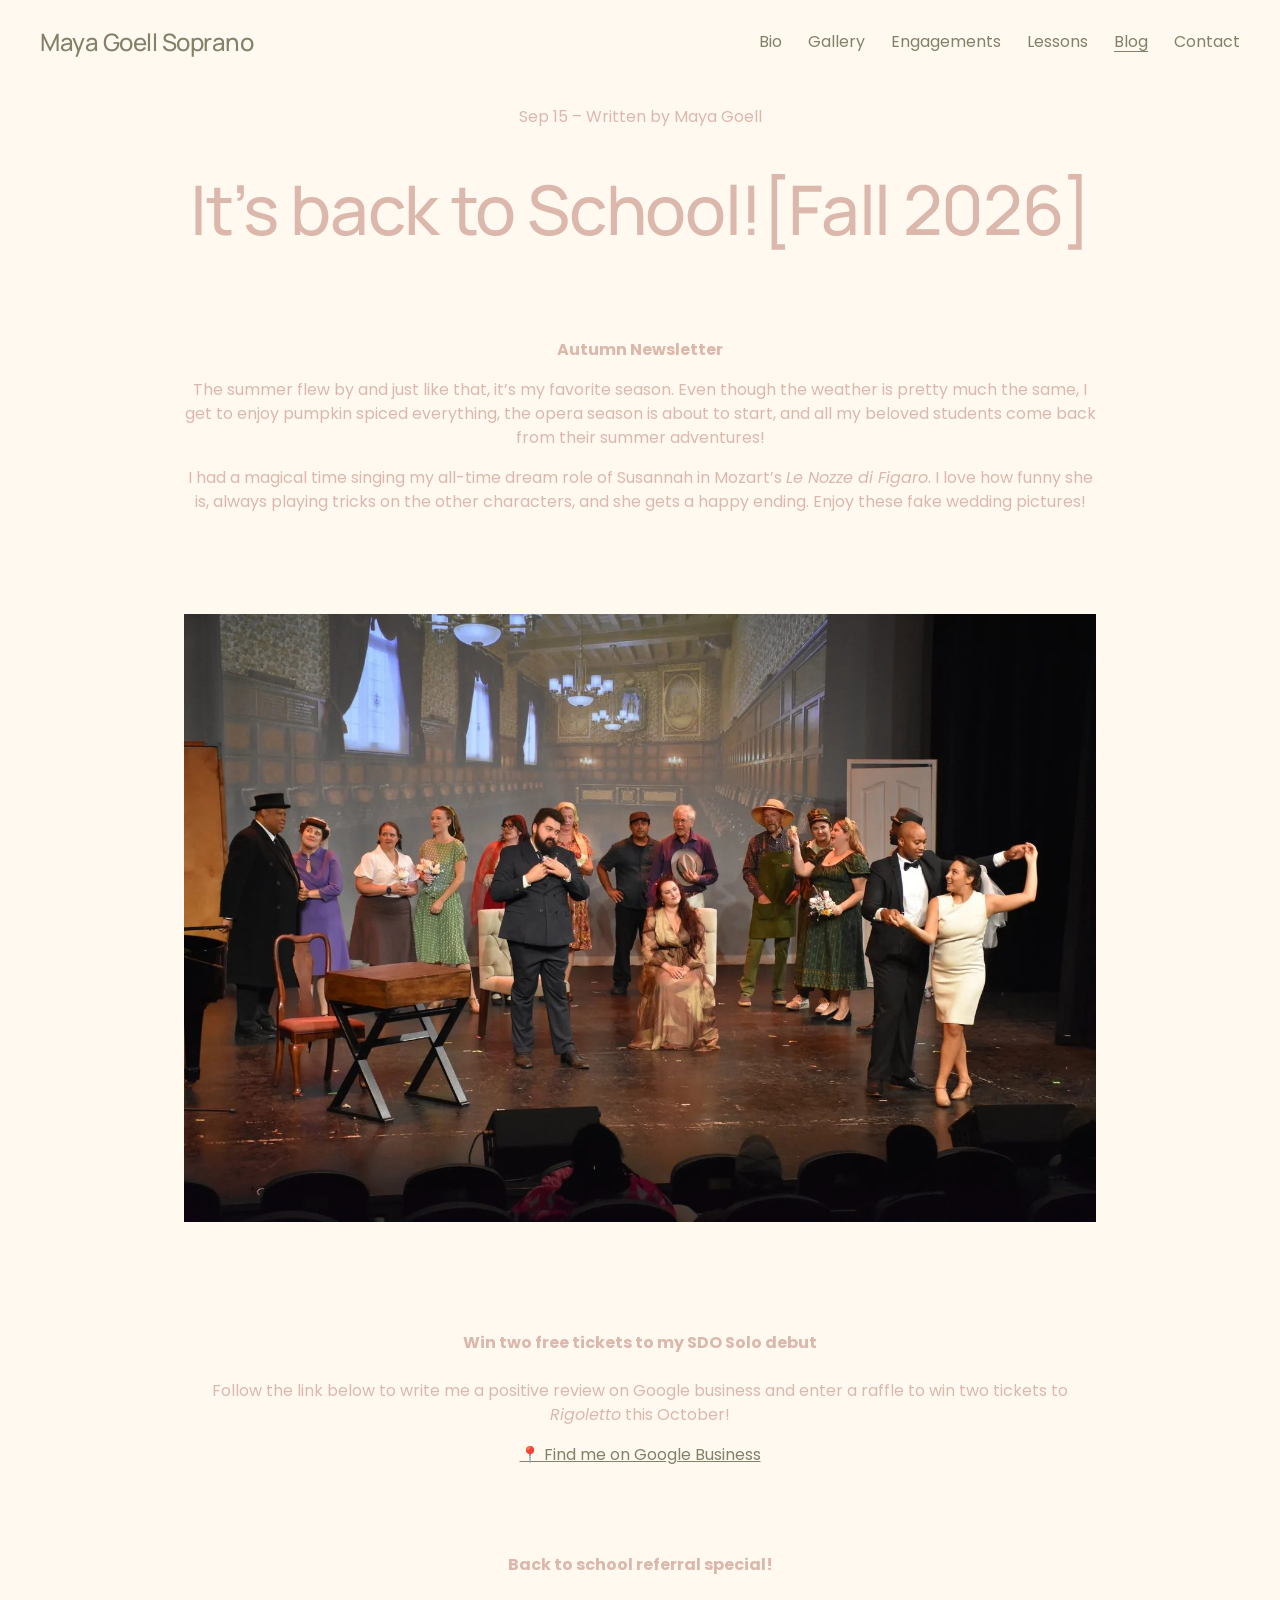
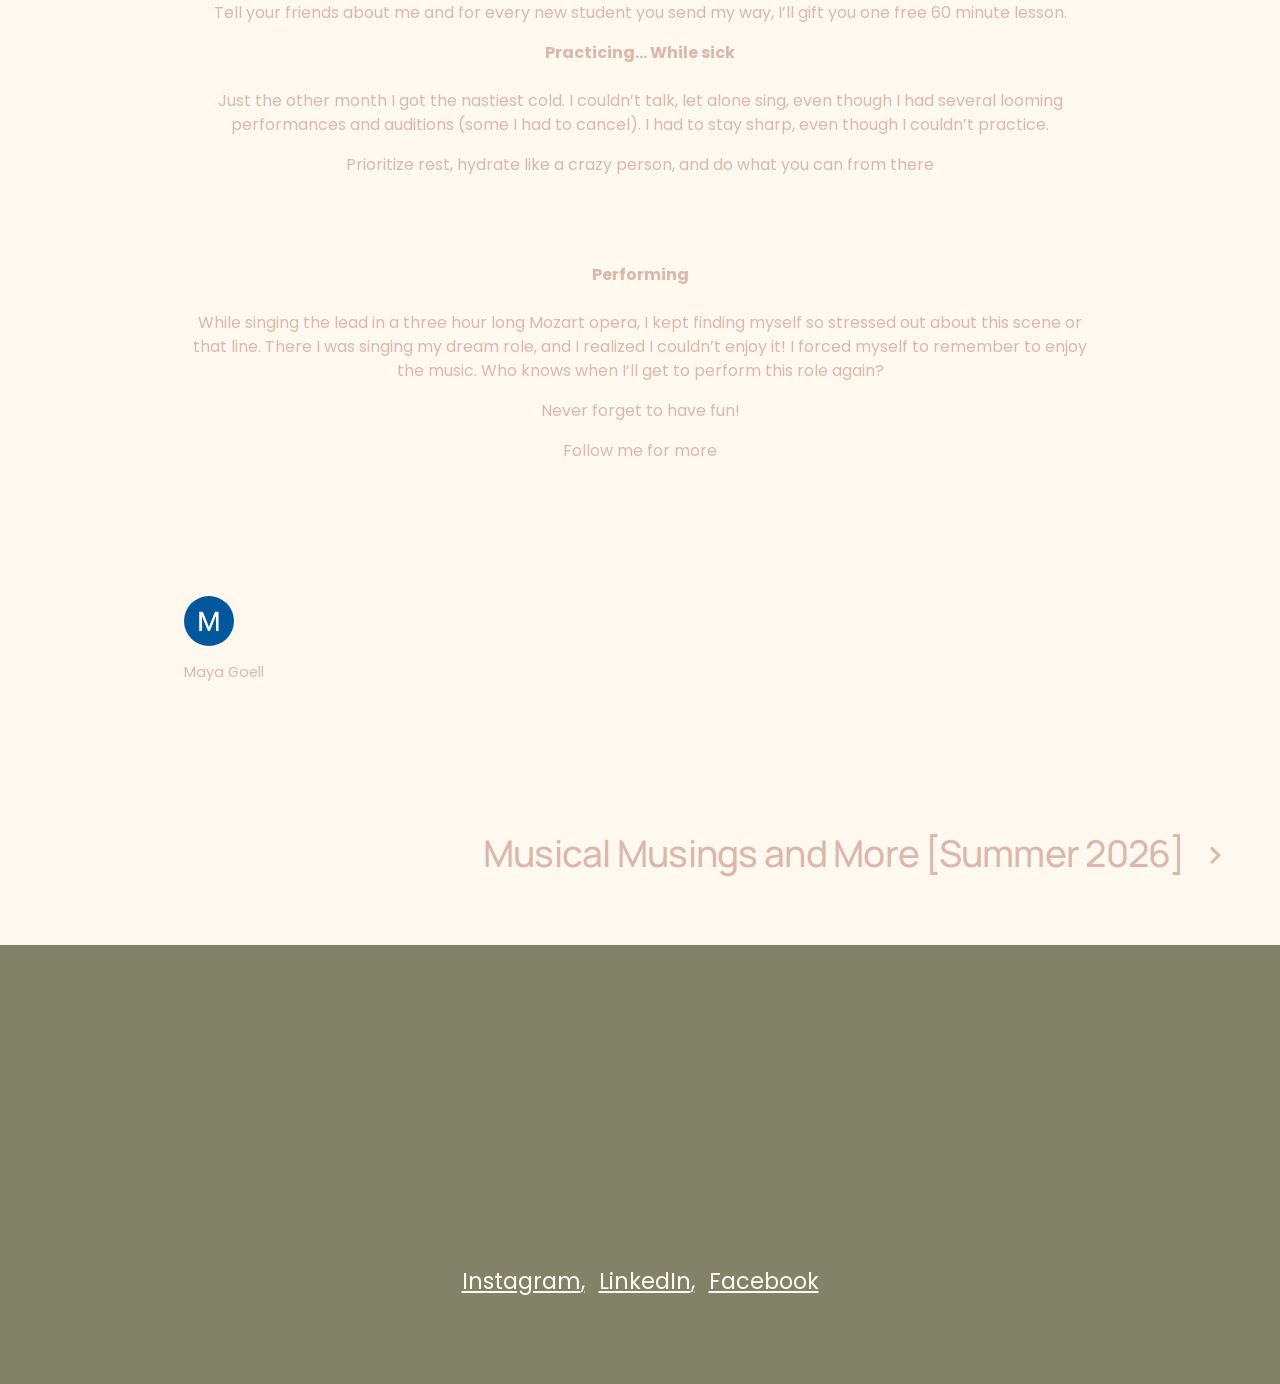
==== commit 7589764a: "Fix round 9: cache buster 1794769662" ====
--- a/blog-fall-2026.html
+++ b/blog-fall-2026.html
@@ -28,8 +28,8 @@
   }
 }, 2000);
 </script>
-<link rel="stylesheet" href="style.css?t=1794768338">
-<script src="animations.js?t=1794768338" defer></script>
+<link rel="stylesheet" href="style.css?t=1794769662">
+<script src="animations.js?t=1794769662" defer></script>
 </head>
 <body class="post-page">
 
--- a/style.css
+++ b/style.css
@@ -584,7 +584,13 @@
    also floated the title some 85px too high on the page;
    the original's markup order says otherwise, and rendered
    wins). The spacing below reproduces the rendered stack:
-   the post starts a little lower (the 48px top margin),
+   the post's top margin was 48px at first, but a round-9
+   comparison found the whole header stack (byline and
+   title) sitting about 25 to 30px lower on ours than on
+   the original while every internal gap in the stack
+   already matched, so the top margin is 21px now and the
+   stack rides up bodily; the internal spacing below is
+   untouched by that change.
    the date line sits above the title with a rendered gap
    of about 70px between the two lines of text (a round-8
    comparison read ours at about 45px with the margin at
@@ -599,7 +605,7 @@
    its own centered line above its paragraph (a <br> pair
    does that in the page), in the Summer post they stand
    alone as their own paragraphs. */
-.post { width: 912px; max-width: 100%; margin: 48px auto 64px; text-align: center; }
+.post { width: 912px; max-width: 100%; margin: 21px auto 64px; text-align: center; }
 @media (max-width: 800px) {
   .post { width: auto; }
 }
@@ -622,6 +628,22 @@
    its bottom margin is 109px, the 24px plus the missing
    85px. */
 .post img.img-gap { margin-top: 100px; margin-bottom: 109px; }
+
+/* The Summer post's Hawk Awards photo: our file IS the
+   original's full image (940x788, the exact dimensions its
+   markup records, checked against its CDN renditions in
+   round 9; there is no taller or wider original to swap
+   in), but the original's block does not show it at its
+   natural shape: rendered there it measures about 915px
+   wide by 475px tall, a wide frame the taller photo is
+   cropped into, with the center focal point (0.5, 0.5) its
+   markup records. So the frame is reproduced here the
+   same way as the Lessons and Contact crops: aspect-ratio
+   plus object-fit cover, centered, at side-by-side widths.
+   The class is on that one photo only. */
+@media (min-width: 801px) {
+  .post img.hawk-photo { width: 100%; aspect-ratio: 915 / 475; object-fit: cover; }
+}
 
 /* The Fall post's later section heads (the bold lead-in
    paragraphs after the first) each carry extra air above
@@ -981,6 +1003,29 @@
 .form-check label { margin: 0; font-size: 0.85rem; }
 .form-check input { width: 18px; height: 18px; accent-color: #818268; }
 
+/* The stack above the Message field still ran long in
+   total: a round-9 comparison found our form drifting
+   progressively lower than the original's (Name about
+   10px low, Email about 20px, the checkbox, Phone and
+   Message about 25px), while the Message-to-Submit span
+   itself matched, so the excess is spread across the gaps
+   above Message rather than sitting in any one of them.
+   About 7px comes out of each of the three spans above
+   Message: the Name row's bottom margin (22 to 15), the
+   checkbox row's bottom margin (12 to 5; the checkbox is
+   the Email field's own option, so that is the Email
+   span), and the Phone field's bottom margin (16 to 9).
+   The Email field's own 6px bottom margin (the original's
+   option offset, set in round 8) and everything from the
+   Message label down (textarea, Turnstile spacing,
+   Submit) stay exactly as they are. Desktop widths only,
+   where the drift was measured. */
+@media (min-width: 801px) {
+  .contact-form .form-row .form-field { margin-bottom: 15px; }
+  .contact-form .form-check { margin-bottom: 5px; }
+  .contact-form .field-phone { margin-bottom: 9px; }
+}
+
 /* The honeypot field: parked far off-screen so humans never
    see or reach it, but it stays in the form data (display:none
    would be easier for bots to spot and skip). */
@@ -1432,7 +1477,13 @@
 /* BOTH expect photos stand in TALLER frames than their own
    shape on the original, and both blocks fill the frame and
    crop. Row 2's came first: rendered there it measures
-   about 480px wide by 380px tall, while the photo itself
+   about 480px wide by 365px tall (a round-5 reading said
+   380px; measurements of these bottom-of-page photos
+   wobble by tens of pixels between rounds, and the
+   round-9 comparison's 365px is the latest, with the
+   block's own markup, data-is-image-stretched with a
+   center focal point, confirming the cover-crop either
+   way), while the photo itself
    is 1376x768 (about 268px tall at that width), and a
    round-5 comparison caught ours showing the short natural
    shape. Row 1's was then believed to keep its natural
@@ -1453,7 +1504,7 @@
    natural shapes. */
 @media (min-width: 801px) {
   .expect-row:not(.expect-row-2) .side-photo { aspect-ratio: 480 / 420; object-fit: cover; }
-  .expect-row-2 .side-photo { aspect-ratio: 480 / 380; object-fit: cover; }
+  .expect-row-2 .side-photo { aspect-ratio: 480 / 365; object-fit: cover; }
 }
 /* At desktop width the expect rows follow the original's own
    grid placement, read from its markup once a visual
@@ -1474,10 +1525,11 @@
   /* Row 2's photo is the SAME width as row 1's, not narrower:
      in the original's markup both expect images span 8 of
      its 24 grid columns. Its height comes from the frame
-     rule above (480 by 380, cover-cropped), not from the
-     photo's own 1376x768 shape: two comparisons in a row
-     measured the original's row-2 photo at about 480 by
-     380px, and the rendered page outranks the aspect-ratio
+     rule above (480 by 365, cover-cropped), not from the
+     photo's own 1376x768 shape: comparisons have measured
+     the original's row-2 photo at about 480 by 365px (an
+     earlier pair of readings said 380px; the rendered page
+     outranks the aspect-ratio
      arithmetic that once argued for 268px here. Ours had
      row 2 at 418px wide from an earlier grid reading. */
   .expect-row-2 .side-photo { width: 480px; margin-left: 121px; }
